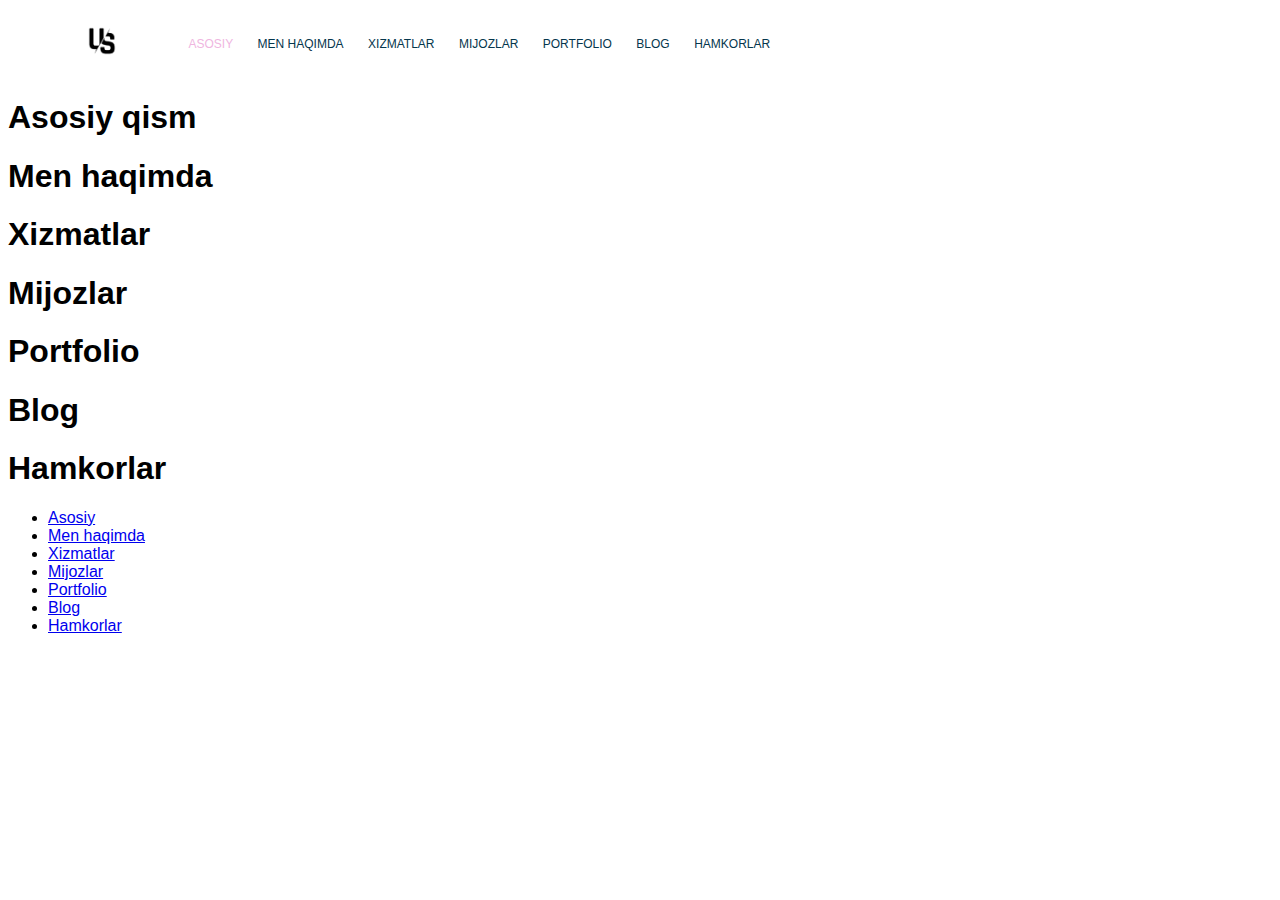
==== index.html @ 8d787b39 "style navigation, add logo" ====
<!DOCTYPE html>
<html lang="en">
<head>
  <meta charset="UTF-8">
  <meta http-equiv="X-UA-Compatible" content="IE=edge">
  <meta name="viewport" content="width=device-width, initial-scale=1.0">
  <title>Portfolio</title>
  <link rel="stylesheet" href="css/main.css">
</head>
<body>
  <!-- Header section -->
  <div class="container">
    <header class="main-header">
      <div class="main-header__brand">
        <a href="index.html">
          <img src="img/logo.png" alt="Logo">
        </a>
      </div>
      <nav class="main-navigation">
        <ul class="main-navigation__items">
          <li class="main-navigation__item active">
            <a href="#">Asosiy</a>
          </li>
          <li class="main-navigation__item">
            <a href="#">Men haqimda</a>
          </li>
          <li class="main-navigation__item">
            <a href="#">Xizmatlar</a>
          </li>
          <li class="main-navigation__item">
            <a href="#">Mijozlar</a>
          </li>
          <li class="main-navigation__item">
            <a href="#">Portfolio</a>
          </li>
          <li class="main-navigation__item">
            <a href="#">Blog</a>
          </li>
          <li class="main-navigation__item">
            <a href="#">Hamkorlar</a>
          </li>
        </ul>
      </nav>
    </header>
  </div>
  <!-- /Header section -->

  <!-- Main section -->
  <section id="main-section">
    <h1>Asosiy qism</h1>
  </section>
  <!-- /Main section -->

  <!-- About me section -->
  <section id="about-me">
    <h1>Men haqimda</h1>
  </section>
  <!-- /About me section -->

  <!-- Services section -->
  <section id="services">
    <h1>Xizmatlar</h1>
  </section>
  <!-- /Services section -->

  <!-- Clients section -->
  <section id="clients">
    <h1>Mijozlar</h1>
  </section>
  <!-- /Clients section -->

  <!-- Portfolio section -->
  <section id="portfolio">
    <h1>Portfolio</h1>
  </section>
  <!-- /Portfolio section -->

  <!-- Blog section -->
  <section id="blog">
    <h1>Blog</h1>
  </section>
  <!-- /Blog section -->

  <!-- Partners section -->
  <section id="partners">
    <h1>Hamkorlar</h1>
  </section>
  <!-- /Partners section -->

  <!-- Footer section -->
  <footer>
    <nav>
      <ul>
        <li>
          <a href="#">Asosiy</a>
        </li>
        <li>
          <a href="#">Men haqimda</a>
        </li>
        <li>
          <a href="#">Xizmatlar</a>
        </li>
        <li>
          <a href="#">Mijozlar</a>
        </li>
        <li>
          <a href="#">Portfolio</a>
        </li>
        <li>
          <a href="#">Blog</a>
        </li>
        <li>
          <a href="#">Hamkorlar</a>
        </li>
      </ul>
    </nav>
  </footer>
  <!-- /Footer section -->
</body>
</html>
---- css/main.css ----
body{
  font-family: sans-serif;
}

.container{
  width: 1140px;
  margin: 0 auto;
}

.main-header__brand{
  display: inline-block;
  vertical-align: middle;
}

.main-header__brand img{
  width: 64px;
}

.main-navigation{
  display: inline-block;
  vertical-align: middle;
}

.main-navigation__item{
  display: inline-block;
  padding: 10px;
}

.main-navigation__item a{
  color: #05364d;
  text-decoration: none;
  text-transform: uppercase;
  font-size: 12px;
  font-weight: 500;
}

.main-navigation__item a:hover{
  color: #efb6df;
}

.main-navigation__item.active a{
  color: #efb6df;
}
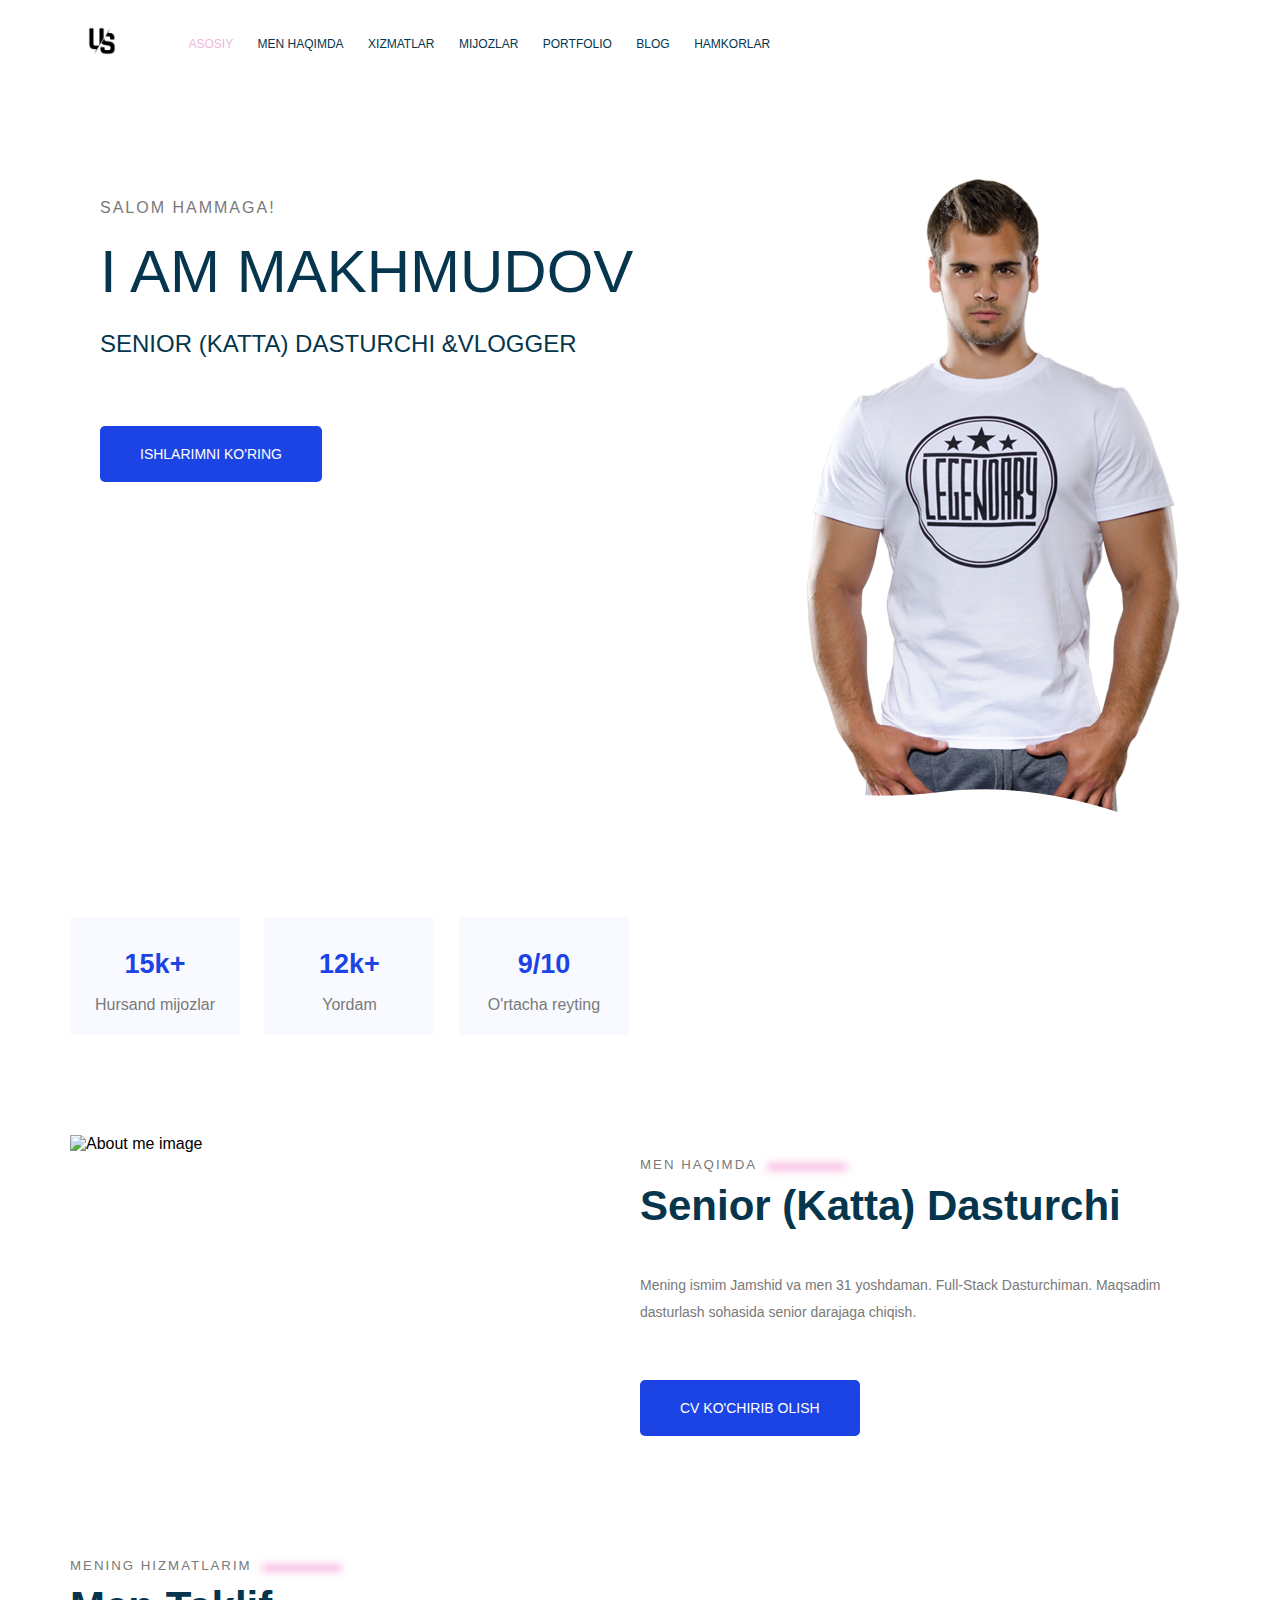
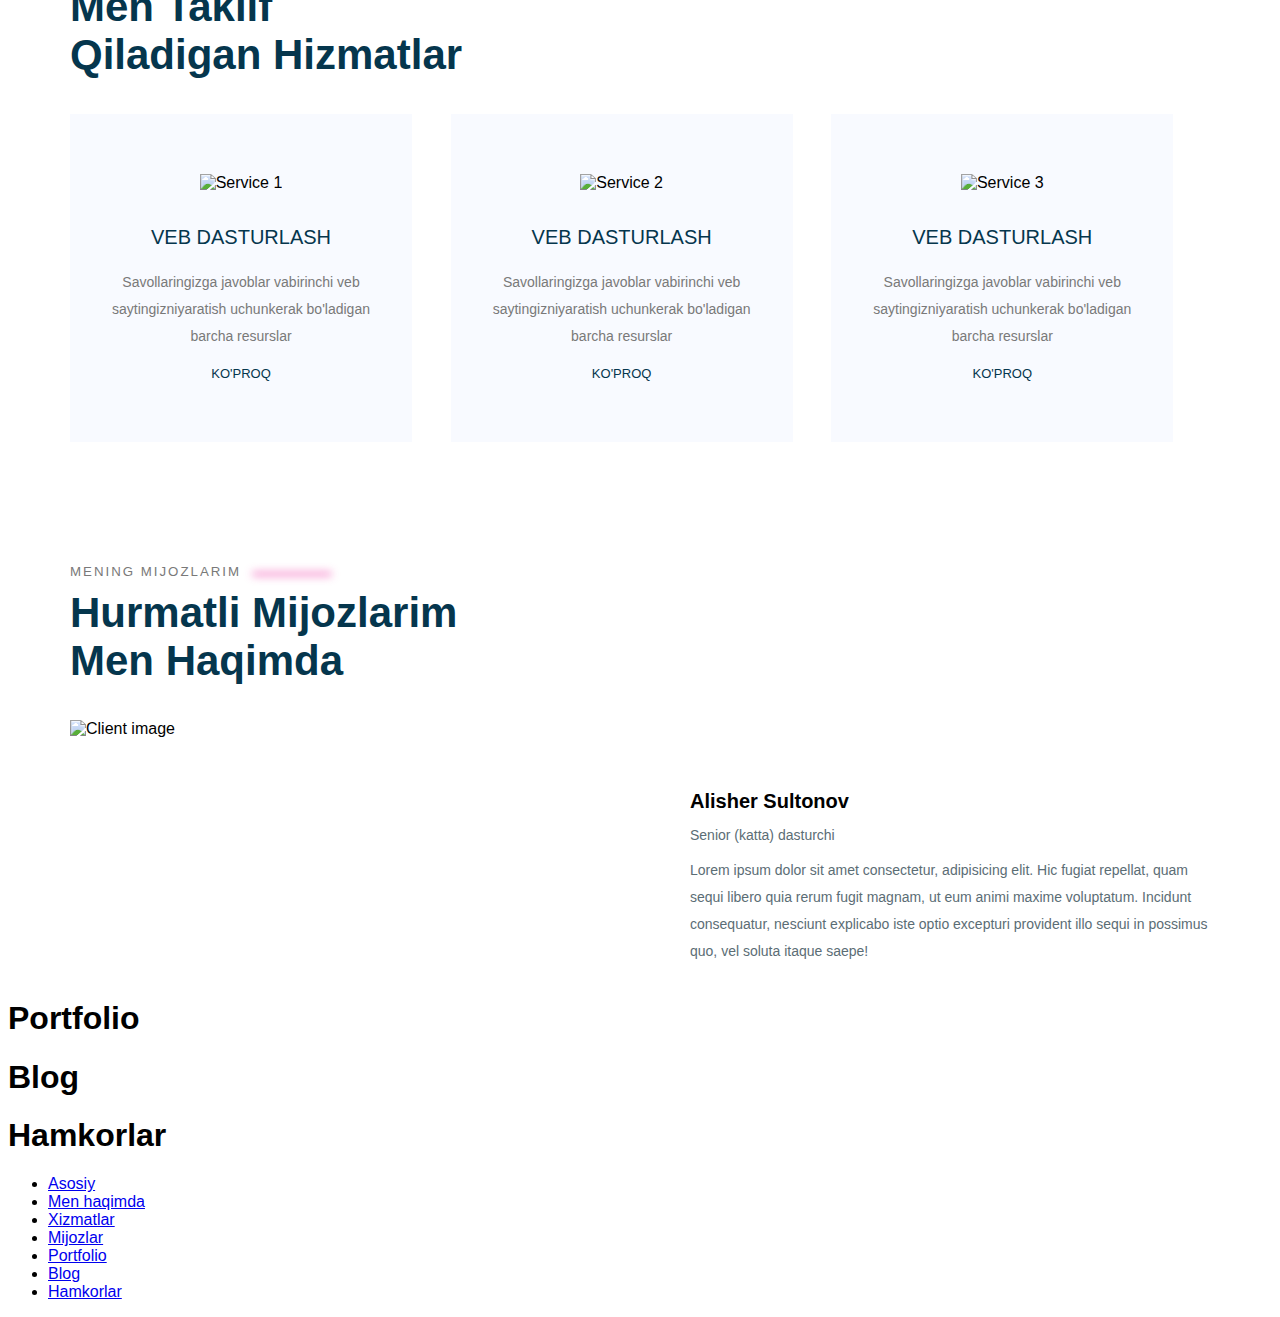
==== commit 9100432f: "Add styles sections About-me Services and clients" ====
--- a/index.html
+++ b/index.html
@@ -5,6 +5,7 @@
   <meta http-equiv="X-UA-Compatible" content="IE=edge">
   <meta name="viewport" content="width=device-width, initial-scale=1.0">
   <title>Portfolio</title>
+  <link rel="stylesheet" href="https://cdnjs.cloudflare.com/ajax/libs/font-awesome/6.0.0-beta3/css/all.min.css" integrity="sha512-Fo3rlrZj/k7ujTnHg4CGR2D7kSs0v4LLanw2qksYuRlEzO+tcaEPQogQ0KaoGN26/zrn20ImR1DfuLWnOo7aBA==" crossorigin="anonymous" referrerpolicy="no-referrer" />
   <link rel="stylesheet" href="css/main.css">
 </head>
 <body>
@@ -46,27 +47,186 @@
   <!-- /Header section -->
 
   <!-- Main section -->
-  <section id="main-section">
-    <h1>Asosiy qism</h1>
-  </section>
+  <div class="container">
+    <section id="main-section" class="main-section">
+      <div class="main-section__info to-uppercase">
+        <h4 class="main-section__welcome to-uppercase">Salom hammaga!</h4>
+        <h1 class="main-section__introduction to-uppercase">I am Makhmudov</h1>
+        <h3 class="main-section__position to-uppercase">Senior (katta) dasturchi &Vlogger</h3>
+        <div class="main-section__social-networks">
+          <a href="https://t.me/jamshidartschool" target="_blank">
+            <i class="fab fa-telegram"></i>
+          </a>
+          <a href="https://www.youtube.com/channel/UCuobVIELFAFpLQzPVuImg9w" target="_blank">
+            <i class="fab fa-youtube"></i>
+          </a>
+          <a href="https://instagram.com/jamshid_shukhratovich" target="_blank">
+            <i class="fab fa-instagram"></i>
+          </a>
+        </div>
+        <button type="button" class="button main-section__action to-uppercase">
+          Ishlarimni ko'ring
+        </button>
+      </div>
+      <div class="main-section__image">
+        <img src="img/me.png" alt="My image">
+      </div>
+    </section>
+    <div class="clearfix"></div>
+  </div>
   <!-- /Main section -->
 
+  <!-- Statistics -->
+  <div class="container">
+    <section id="statistics" class="statistics">
+      <div class="statistics__item">
+        <h3 class="statistics__number">
+          15k+
+        </h3>
+        <p class="statistics__title">
+          Hursand mijozlar
+        </p>
+      </div>
+      <div class="statistics__item">
+        <h3 class="statistics__number">
+          12k+
+        </h3>
+        <p class="statistics__title">
+          Yordam
+        </p>
+      </div>
+      <div class="statistics__item">
+        <h3 class="statistics__number">
+          9/10
+        </h3>
+        <p class="statistics__title">
+          O'rtacha reyting
+        </p>
+      </div>
+    </section>
+  </div>
+  <!-- /Statistics -->
+
   <!-- About me section -->
-  <section id="about-me">
-    <h1>Men haqimda</h1>
-  </section>
+  <div class="container">
+    <section id="about-me" class="about-me">
+      <div class="about-me__image">
+        <img src="img/about-me.png" alt="About me image">
+      </div>
+      <div class="about-me__info">
+        <h5 class="section-subtitle">
+          Men haqimda
+          <span class="blur-line"></span>
+        </h5>
+        <h3 class="section-title">
+          Senior (katta) dasturchi
+        </h3>
+        <p class="about-me__description">
+          Mening ismim Jamshid va men 31 yoshdaman. Full-Stack Dasturchiman. Maqsadim dasturlash sohasida senior darajaga chiqish.
+        </p>
+        <button type="button" class="button to-uppercase about-me__action">
+          CV ko'chirib olish
+        </button>
+      </div>
+    </section>
+    <div class="clearfix"></div>
+  </div>
   <!-- /About me section -->
 
   <!-- Services section -->
-  <section id="services">
-    <h1>Xizmatlar</h1>
-  </section>
+  <div class="container">
+    <section id="services" class="services">
+      <h5 class="section-subtitle">
+        Mening hizmatlarim
+        <span class="blur-line"></span>
+      </h5>
+      <h2 class="section-title">
+        Men taklif <br>
+        qiladigan hizmatlar
+      </h2>
+      <div class="services__cards">
+        <div class="service-card">
+          <img src="img/service-1.png" alt="Service 1" class="service-card__icon">
+          <h5 class="service-card__title">
+            Veb dasturlash
+          </h5>
+          <p class="service-card__description">
+            Savollaringizga javoblar vabirinchi veb saytingizniyaratish uchunkerak bo'ladigan barcha resurslar
+          </p>
+          <a href="#" class="service-card__link">
+            Ko'proq
+          </a>
+        </div>
+
+        <div class="service-card">
+          <img src="img/service-2.png" alt="Service 2" class="service-card__icon">
+          <h5 class="service-card__title">
+            Veb dasturlash
+          </h5>
+          <p class="service-card__description">
+            Savollaringizga javoblar vabirinchi veb saytingizniyaratish uchunkerak bo'ladigan barcha resurslar
+          </p>
+          <a href="#" class="service-card__link">
+            Ko'proq
+          </a>
+        </div>
+
+        <div class="service-card">
+          <img src="img/service-3.png" alt="Service 3" class="service-card__icon">
+          <h5 class="service-card__title">
+            Veb dasturlash
+          </h5>
+          <p class="service-card__description">
+            Savollaringizga javoblar vabirinchi veb saytingizniyaratish uchunkerak bo'ladigan barcha resurslar
+          </p>
+          <a href="#" class="service-card__link">
+            Ko'proq
+          </a>
+        </div>
+      </div>
+    </section>
+  </div>
   <!-- /Services section -->
 
   <!-- Clients section -->
-  <section id="clients">
-    <h1>Mijozlar</h1>
-  </section>
+  <div class="container">
+    <section id="clients" class="clients">
+      <h5 class="section-subtitle">
+        Mening mijozlarim
+        <span class="blur-line"></span>
+      </h5>
+      <h2 class="section-title">
+        Hurmatli mijozlarim <br>
+        men haqimda
+      </h2>
+      <div class="client-items">
+        <div class="client-item">
+          <div class="client-item__image">
+            <img src="img/about-me.png" alt="Client image">
+          </div>
+          <div class="client-item__info">
+            <h3 class="client-item__name">
+              Alisher Sultonov
+            </h3>
+            <p class="client-item__position">
+              Senior (katta) dasturchi
+            </p>
+            <p class="client-item__review">
+              Lorem ipsum dolor sit amet consectetur, adipisicing elit. Hic fugiat repellat, quam sequi libero quia rerum fugit magnam, ut eum animi maxime voluptatum. Incidunt consequatur, nesciunt explicabo iste optio excepturi provident illo sequi in possimus quo, vel soluta itaque saepe!
+            </p>
+            <div class="client-item__rate">
+              <i class="fas fa-star"></i>
+              <i class="fas fa-star"></i>
+              <i class="fas fa-star"></i>
+              <i class="fas fa-star"></i>
+              <i class="fas fa-star"></i>
+            </div>
+          </div>
+        </div>
+      </div>
+    </section>
+    <div class="clearfix"></div>
+  </div>
   <!-- /Clients section -->
 
   <!-- Portfolio section -->
--- a/css/main.css
+++ b/css/main.css
@@ -1,3 +1,4 @@
+/* Core styles */
 body{
   font-family: sans-serif;
 }
@@ -7,6 +8,54 @@
   margin: 0 auto;
 }
 
+.to-uppercase{
+  text-transform: uppercase;
+}
+
+.clearfix{
+  clear: both;
+}
+
+
+.section-subtitle{
+  letter-spacing: 2px;
+  font-weight: 500;
+  margin-bottom: 10px;
+  color: #797979;
+  text-transform: uppercase;
+}
+
+.section-title{
+  margin-top: 5px;
+  font-size: 42px;
+  font-weight: 700;
+  text-transform: capitalize;
+  color: #05364D;
+}
+
+.button{
+  border: none;
+  background-color: #1C44E4;
+  color: #FFF;
+  font-weight: 500;
+  font-size: 14px;
+  padding: 20px 40px;
+  cursor: pointer;
+  border-radius: 5px;
+}
+
+.blur-line{
+  display: inline-block;
+  margin-left: 5px;
+  width: 80px;
+  height: 4px;
+  background-color: rgba(237, 35, 159, 0.6);
+  filter: blur(4px);
+  border-radius: 4px;
+}
+
+/* Main header styles */
+
 .main-header__brand{
   display: inline-block;
   vertical-align: middle;
@@ -40,4 +89,199 @@
 
 .main-navigation__item.active a{
   color: #efb6df;
-}+}
+
+/* Main section */
+
+.main-section{
+  padding: 100px 30px;
+}
+
+.main-section > div{
+  width: 50%;
+  float: left;
+}
+
+.main-section__image{
+  text-align: right;
+}
+
+.main-section__welcome{
+  font-size: 16px;
+  font-weight: 400;
+  margin-bottom: 20px;
+  letter-spacing: 2px;
+  color: #797979;
+}
+
+.main-section__introduction{
+  margin-top: 20px;
+  font-size: 60px;
+  font-weight: 500;
+  margin-bottom: 20px;
+  color: #05364E;
+}
+
+.main-section__position{
+  color: #05364E;
+  font-size: 24px;
+  font-weight: 300;
+  margin-bottom: 20px;
+}
+
+.main-section__social-networks a{
+  color: #8FA1AA;
+  font-size: 20px;
+  display: inline-block;
+  margin-right: 16px;
+  cursor: pointer;
+}
+
+.main-section__social-networks a:hover i{
+  color: #1C44E4;
+}
+
+.main-section__action{
+  margin-top: 30px;
+}
+
+/* Statistics section */
+.statistics{
+  padding-top: 100px;
+}
+
+.statistics__item{
+  display: inline-block;
+  width: 150px;
+  background-color: #F8FAFF;
+  text-align: center;
+  padding: 5px 10px;
+  margin-right: 20px;
+}
+
+.statistics__number{
+  font-size: 27px;
+  margin-bottom: 5px;
+  color: #1C44E4;
+}
+
+.statistics__title{
+  font-size: 16px;
+  color: #797979;
+  font-weight: 300;
+}
+
+/* About me section */
+.about-me{
+  padding: 100px 0;
+}
+
+.about-me > div {
+  width: 50%;
+  float: left;
+}
+
+.about-me__image img{
+  width: 90%;
+}
+
+.about-me__description{
+  font-size: 14px;
+  font-weight: 300;
+  color: #797979;
+  line-height: 27px;
+}
+
+.about-me__action{
+  margin-top: 40px;
+}
+
+/* Services sections styles */
+.services{
+  padding-top: 100px;
+}
+
+.service-card{
+  display: inline-block;
+  width: 30%;
+  padding: 60px 30px;
+  background-color: #F8FAFF;
+  margin-right: 3%;
+  text-align: center;
+  box-sizing: border-box;
+}
+
+.service-card__title{
+  color: #05364D;
+  font-size: 20px;
+  font-weight: 500;
+  margin-bottom: 20px;
+  text-transform: uppercase;
+}
+
+.service-card__description{
+  font-size: 14px;
+  line-height: 27px;
+  font-weight: 300;
+  color: #797979;
+}
+
+.service-card__link{
+  font-size: 13px;
+  font-weight: 500;
+  text-transform: uppercase;
+  color: #05364D;
+  text-decoration: none;
+}
+
+.service-card:hover{
+  background-color: #5f30ff;
+}
+
+.service-card:hover .service-card__title,
+.service-card:hover .service-card__description,
+.service-card:hover .service-card__link{
+  color: #FFF;
+}
+
+/* Clients section styles */
+.clients{
+  padding-top: 100px;
+}
+
+.client-item > div{
+  width: 50%;
+  float: left;
+  box-sizing: border-box;
+}
+
+.client-item__image img{
+  width: 100%;
+}
+
+.client-item__info{
+  padding-top: 50px;
+  padding-left: 50px;
+}
+
+.client-item__name{
+  font-size: 20px;
+  margin-bottom: 4px;
+}
+
+.client-item__position{
+  font-size: 14px;
+  font-weight: 300;
+  color: #5b6d75;
+}
+
+.client-item__review{
+  font-size: 14px;
+  line-height: 27px;
+  font-weight: 300;
+  color: #5b6d75;;
+}
+
+.client-item__rate{
+  color: #FFD805;
+}
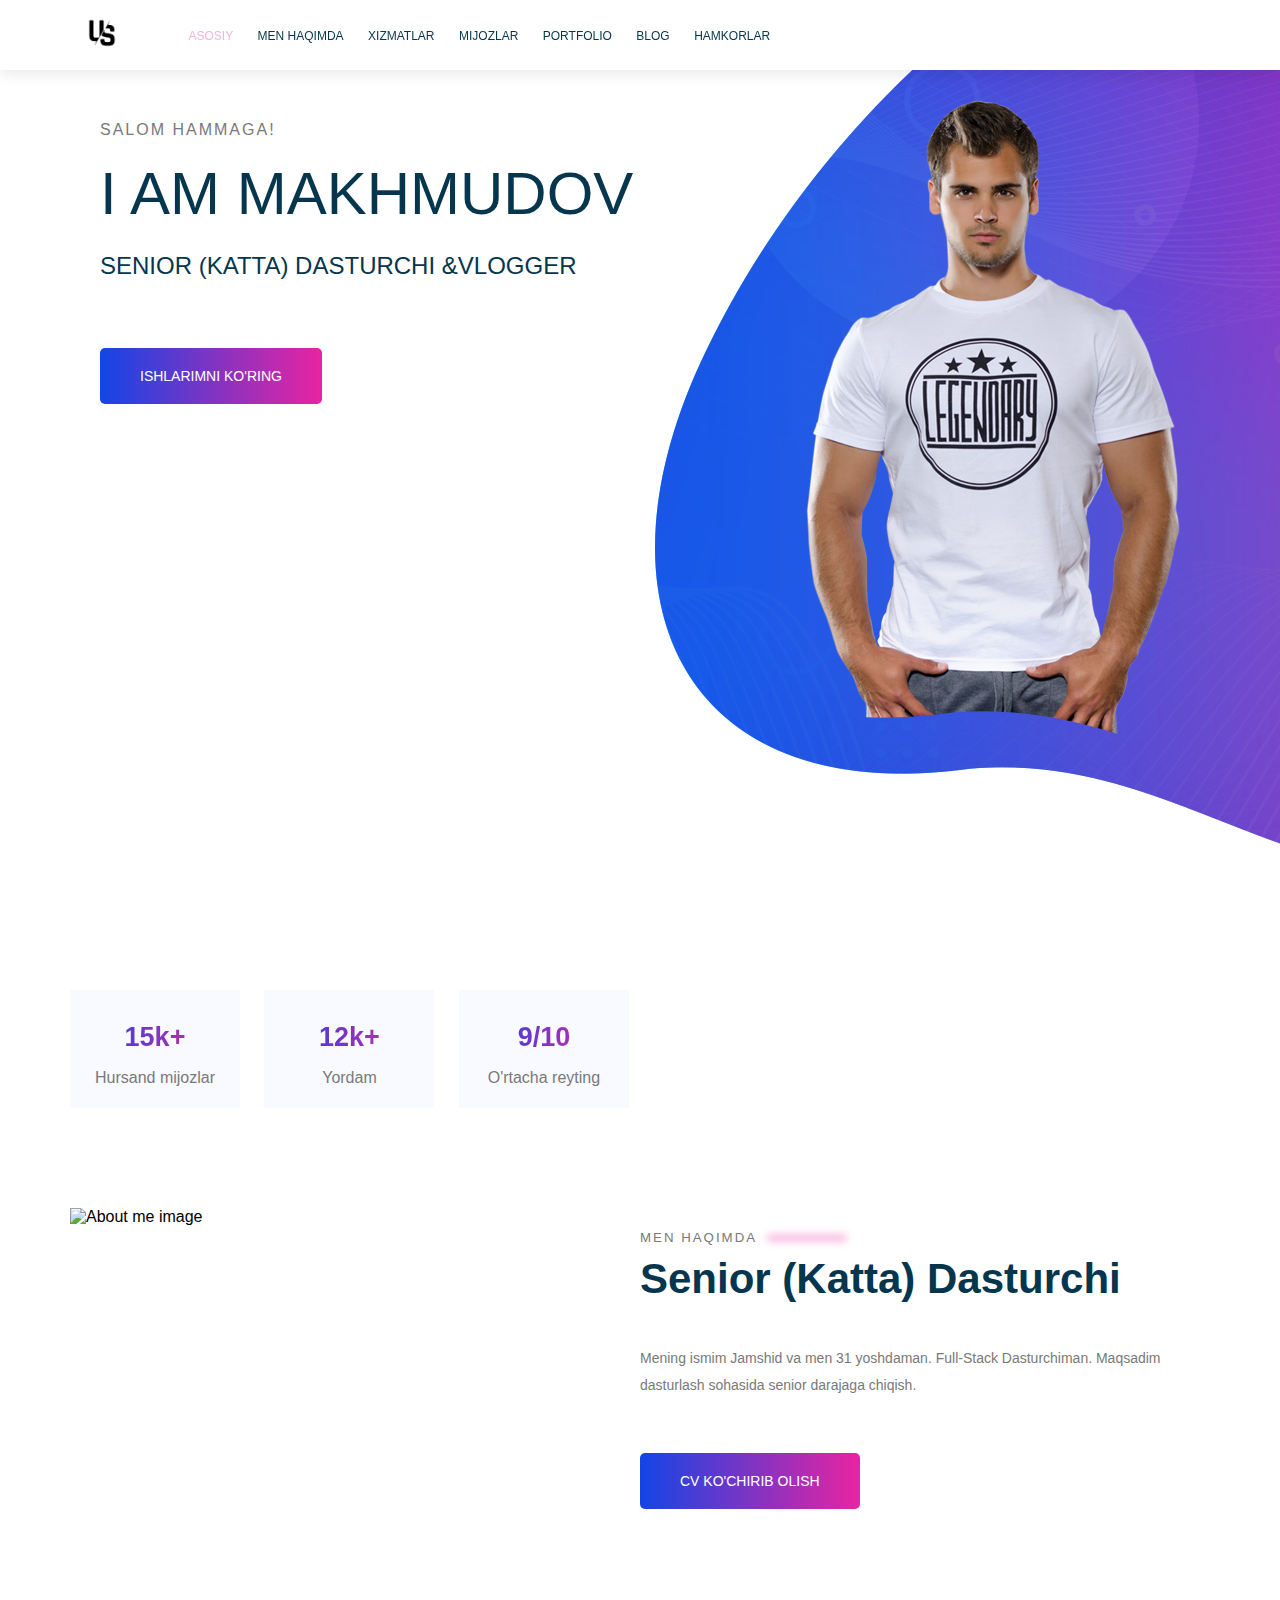
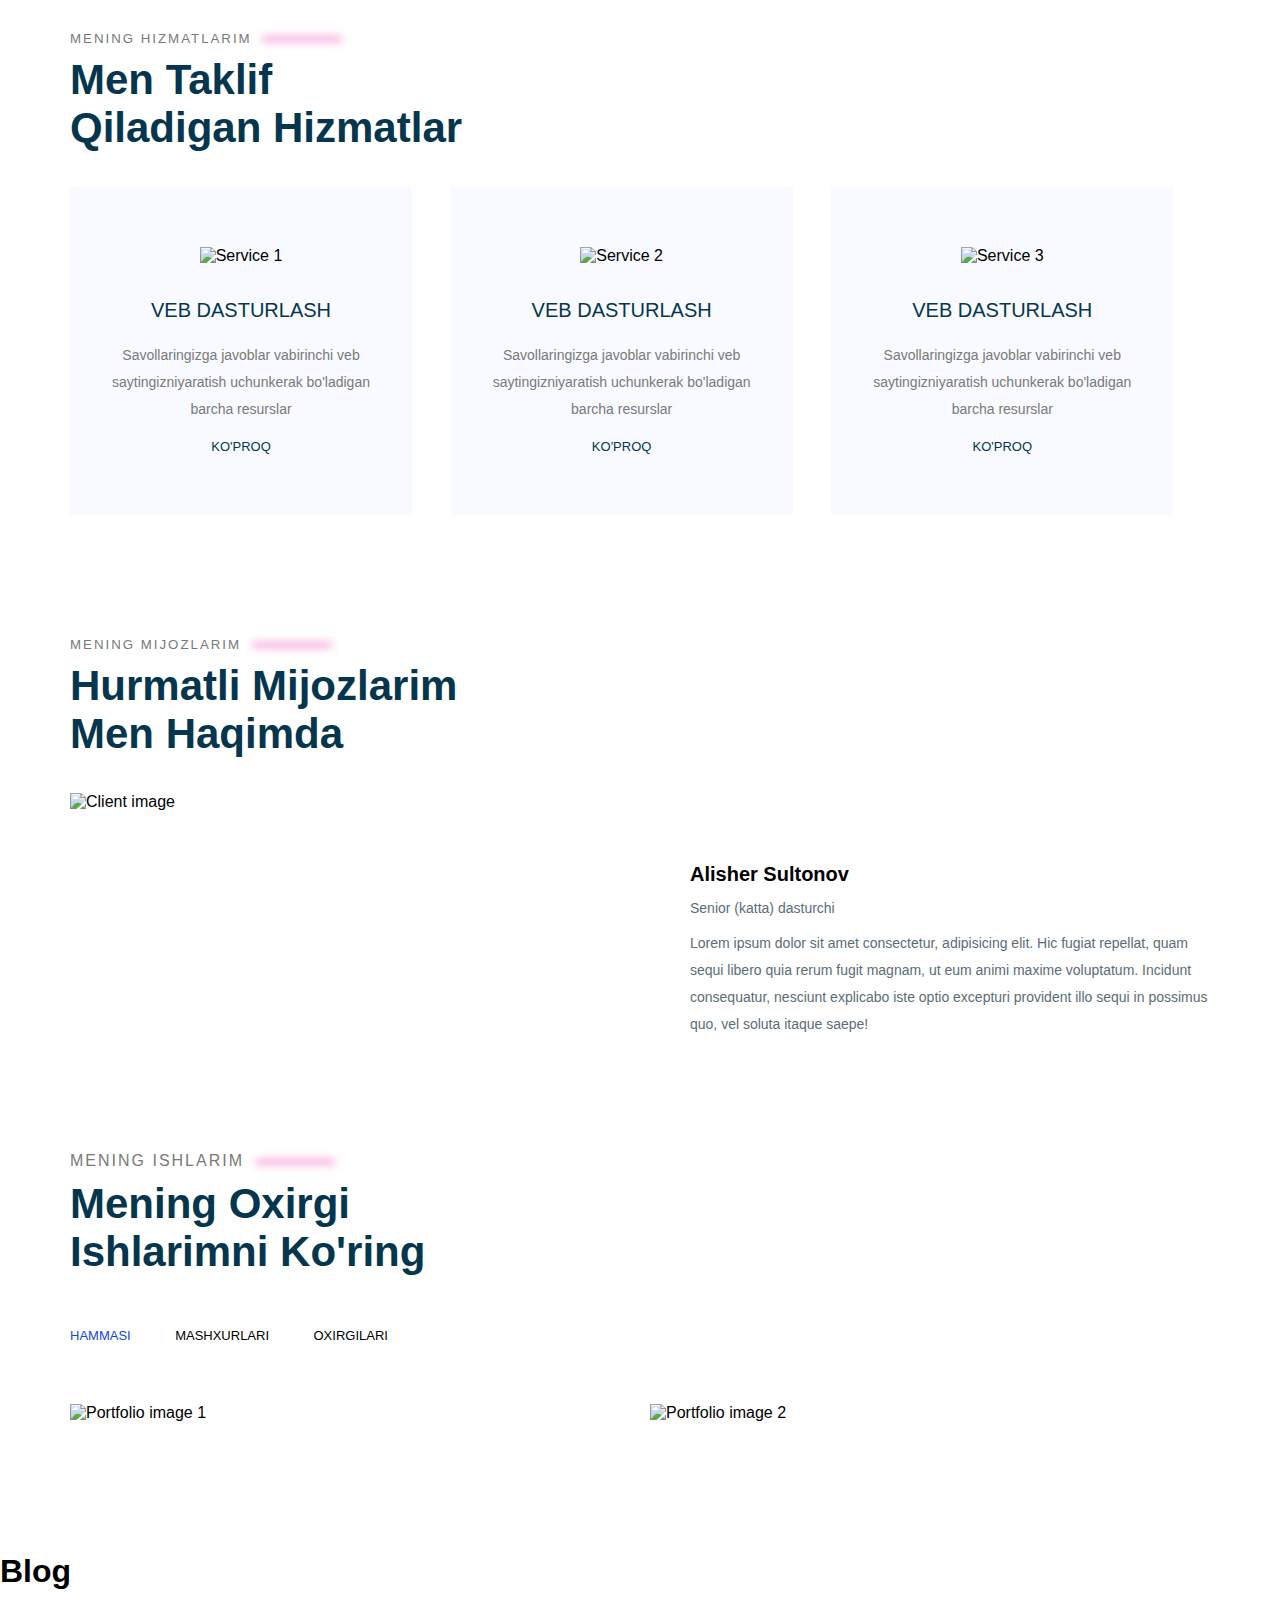
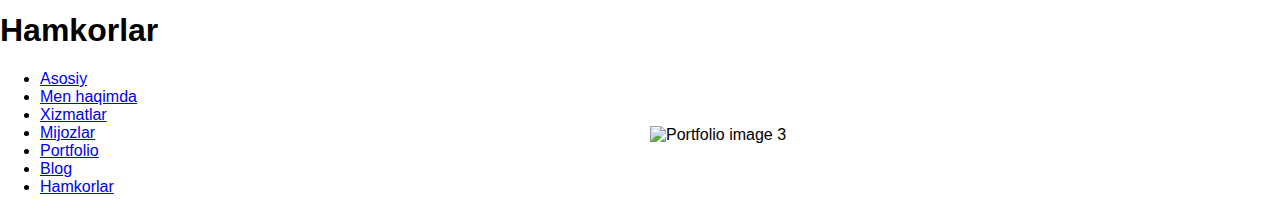
==== commit 3dc8a174: "Add new images and add button styles" ====
--- a/index.html
+++ b/index.html
@@ -10,8 +10,8 @@
 </head>
 <body>
   <!-- Header section -->
-  <div class="container">
-    <header class="main-header">
+  <header class="main-header">
+    <div class="container">
       <div class="main-header__brand">
         <a href="index.html">
           <img src="img/logo.png" alt="Logo">
@@ -42,37 +42,39 @@
           </li>
         </ul>
       </nav>
-    </header>
-  </div>
+    </div>
+  </header>
   <!-- /Header section -->
 
   <!-- Main section -->
-  <div class="container">
-    <section id="main-section" class="main-section">
-      <div class="main-section__info to-uppercase">
-        <h4 class="main-section__welcome to-uppercase">Salom hammaga!</h4>
-        <h1 class="main-section__introduction to-uppercase">I am Makhmudov</h1>
-        <h3 class="main-section__position to-uppercase">Senior (katta) dasturchi &Vlogger</h3>
-        <div class="main-section__social-networks">
-          <a href="https://t.me/jamshidartschool" target="_blank">
-            <i class="fab fa-telegram"></i>
-          </a>
-          <a href="https://www.youtube.com/channel/UCuobVIELFAFpLQzPVuImg9w" target="_blank">
-            <i class="fab fa-youtube"></i>
-          </a>
-          <a href="https://instagram.com/jamshid_shukhratovich" target="_blank">
-            <i class="fab fa-instagram"></i>
-          </a>
-        </div>
-        <button type="button" class="button main-section__action to-uppercase">
-          Ishlarimni ko'ring
-        </button>
-      </div>
-      <div class="main-section__image">
-        <img src="img/me.png" alt="My image">
-      </div>
-    </section>
-    <div class="clearfix"></div>
+  <div class="main-banner">
+    <div class="container">
+      <section id="main-section" class="main-section">
+        <div class="main-section__info to-uppercase">
+          <h4 class="main-section__welcome to-uppercase">Salom hammaga!</h4>
+          <h1 class="main-section__introduction to-uppercase">I am Makhmudov</h1>
+          <h3 class="main-section__position to-uppercase">Senior (katta) dasturchi &Vlogger</h3>
+          <div class="main-section__social-networks">
+            <a href="https://t.me/jamshidartschool" target="_blank">
+              <i class="fab fa-telegram"></i>
+            </a>
+            <a href="https://www.youtube.com/channel/UCuobVIELFAFpLQzPVuImg9w" target="_blank">
+              <i class="fab fa-youtube"></i>
+            </a>
+            <a href="https://instagram.com/jamshid_shukhratovich" target="_blank">
+              <i class="fab fa-instagram"></i>
+            </a>
+          </div>
+          <button type="button" class="button main-section__action to-uppercase">
+            Ishlarimni ko'ring
+          </button>
+        </div>
+        <div class="main-section__image">
+          <img src="img/me.png" alt="My image">
+        </div>
+      </section>
+      <div class="clearfix"></div>
+    </div>
   </div>
   <!-- /Main section -->
 
@@ -230,9 +232,69 @@
   <!-- /Clients section -->
 
   <!-- Portfolio section -->
-  <section id="portfolio">
-    <h1>Portfolio</h1>
-  </section>
+  <div class="container">
+    <section id="portfolio" class="portfolio">
+      <div class="section-subtitle">
+        Mening ishlarim
+        <span class="blur-line"></span>
+      </div>
+      <div class="section-title">
+        Mening oxirgi <br>
+        ishlarimni ko'ring
+      </div>
+      <ul class="portfolio-filters">
+        <li class="active">
+          Hammasi
+        </li>
+        <li>
+          Mashxurlari
+        </li>
+        <li>
+          Oxirgilari
+        </li>
+      </ul>
+      <div class="portfolio-items">
+        <div class="portfolio-item portfolio-item-1">
+          <img src="img/portfolio-1.jpg" alt="Portfolio image 1" class="portfolio-item__image">
+          <div class="portfolio-item__overlay"></div>
+          <div class="portfolio-item__info">
+            <h4>
+              <a href="#">Portfolio item 1</a>
+            </h4>
+            <p>
+              Ishim haqida
+            </p>
+          </div>
+        </div>
+
+        <div class="portfolio-item portfolio-item-2">
+          <img src="img/portfolio-2.jpg" alt="Portfolio image 2" class="portfolio-item__image">
+          <div class="portfolio-item__overlay"></div>
+          <div class="portfolio-item__info">
+            <h4>
+              <a href="#">Portfolio item 2</a>
+            </h4>
+            <p>
+              Ishim haqida
+            </p>
+          </div>
+        </div>
+
+        <div class="portfolio-item portfolio-item-3">
+          <img src="img/portfolio-3.jpg" alt="Portfolio image 3" class="portfolio-item__image">
+          <div class="portfolio-item__overlay"></div>
+          <div class="portfolio-item__info">
+            <h4>
+              <a href="#">Portfolio item 3</a>
+            </h4>
+            <p>
+              Ishim haqida
+            </p>
+          </div>
+        </div>
+      </div>
+    </section>
+  </div>
   <!-- /Portfolio section -->
 
   <!-- Blog section -->
--- a/css/main.css
+++ b/css/main.css
@@ -1,6 +1,7 @@
 /* Core styles */
 body{
   font-family: sans-serif;
+  margin: 0;
 }
 
 .container{
@@ -15,7 +16,6 @@
 .clearfix{
   clear: both;
 }
-
 
 .section-subtitle{
   letter-spacing: 2px;
@@ -35,13 +35,19 @@
 
 .button{
   border: none;
-  background-color: #1C44E4;
+  background: linear-gradient(to right, #1345e6 0%, #ed239f 51%, #1345e6 100%);
+  background-size: 200% auto;
   color: #FFF;
   font-weight: 500;
   font-size: 14px;
   padding: 20px 40px;
   cursor: pointer;
   border-radius: 5px;
+  transition: 0.5s;
+}
+
+.button:hover{
+  background-position: right center;
 }
 
 .blur-line{
@@ -52,6 +58,8 @@
   background-color: rgba(237, 35, 159, 0.6);
   filter: blur(4px);
   border-radius: 4px;
+  position: relative;
+  top: -2px;
 }
 
 /* Main header styles */
@@ -92,6 +100,23 @@
 }
 
 /* Main section */
+
+.main-banner{
+  background: url('../img/main-banner.png') no-repeat top center;
+  background-position: center;
+  background-size: cover;
+  min-height: 890px;
+}
+
+.main-header{
+  position: fixed;
+  top: 0;
+  left: 0;
+  width: 100%;
+  background-color: #fff;
+  box-shadow: 0px 3px 16px 0px rgb(0 0 0 / 10%);
+  z-index: 10;
+}
 
 .main-section{
   padding: 100px 30px;
@@ -163,6 +188,9 @@
   font-size: 27px;
   margin-bottom: 5px;
   color: #1C44E4;
+  background: linear-gradient(90deg, #1345e6 0%, #ed239f 100%);
+  -webkit-background-clip: text;
+  -webkit-text-fill-color: transparent;
 }
 
 .statistics__title{
@@ -285,3 +313,102 @@
 .client-item__rate{
   color: #FFD805;
 }
+
+/* Portfolio section styles */
+
+.portfolio{
+  padding: 100px 0;
+}
+
+.portfolio-filters{
+  list-style: none;
+  padding-left: 0;
+  margin-top: 50px;
+}
+
+.portfolio-filters li{
+  display: inline-block;
+  margin-right: 40px;
+  font-size: 13px;
+  font-weight: 400;
+  text-transform: uppercase;
+  cursor: pointer;
+}
+
+.portfolio-filters li:hover,
+.portfolio-filters li.active {
+  color: #1345e6;
+}
+
+.portfolio-items{
+  margin-top: 50px;
+  position: relative;
+}
+
+.portfolio-item{
+  position: relative;
+  display: inline-block;
+  cursor: pointer;
+  width: 50%;
+  padding: 10px;
+  box-sizing: border-box;
+}
+
+.portfolio-item-1{
+  padding-left: 0;
+}
+
+.portfolio-item-2{
+  position: absolute;
+  right: 0;
+  top: 0;
+}
+
+.portfolio-item-3{
+  position: absolute;
+  right: 0;
+  top: 322px;
+}
+
+.portfolio-item__image{
+  width: 100%;
+
+}
+
+.portfolio-item__overlay{
+  position: absolute;
+  left: 0;
+  top: 0;
+  height: 100%;
+  width: 100%;
+  background-color: rgba(19,69,230,0.9);
+  visibility: hidden;
+  z-index: 1;
+}
+
+.portfolio-item__info{
+  position: absolute;
+  bottom: 44px;
+  left: 80px;
+  color: #ffffff;
+  visibility: hidden;
+  /* opacity: 0; */
+  z-index: 1;
+}
+
+.portfolio-item__info a{
+  color: white;
+  text-decoration: none;
+}
+
+.portfolio-item:hover .portfolio-item__overlay {
+  top: 20px;
+  left: 20px;
+  visibility: visible;
+}
+
+.portfolio-item:hover .portfolio-item__info{
+  visibility: visible;
+  bottom: 24px;
+  left: 60px;
+}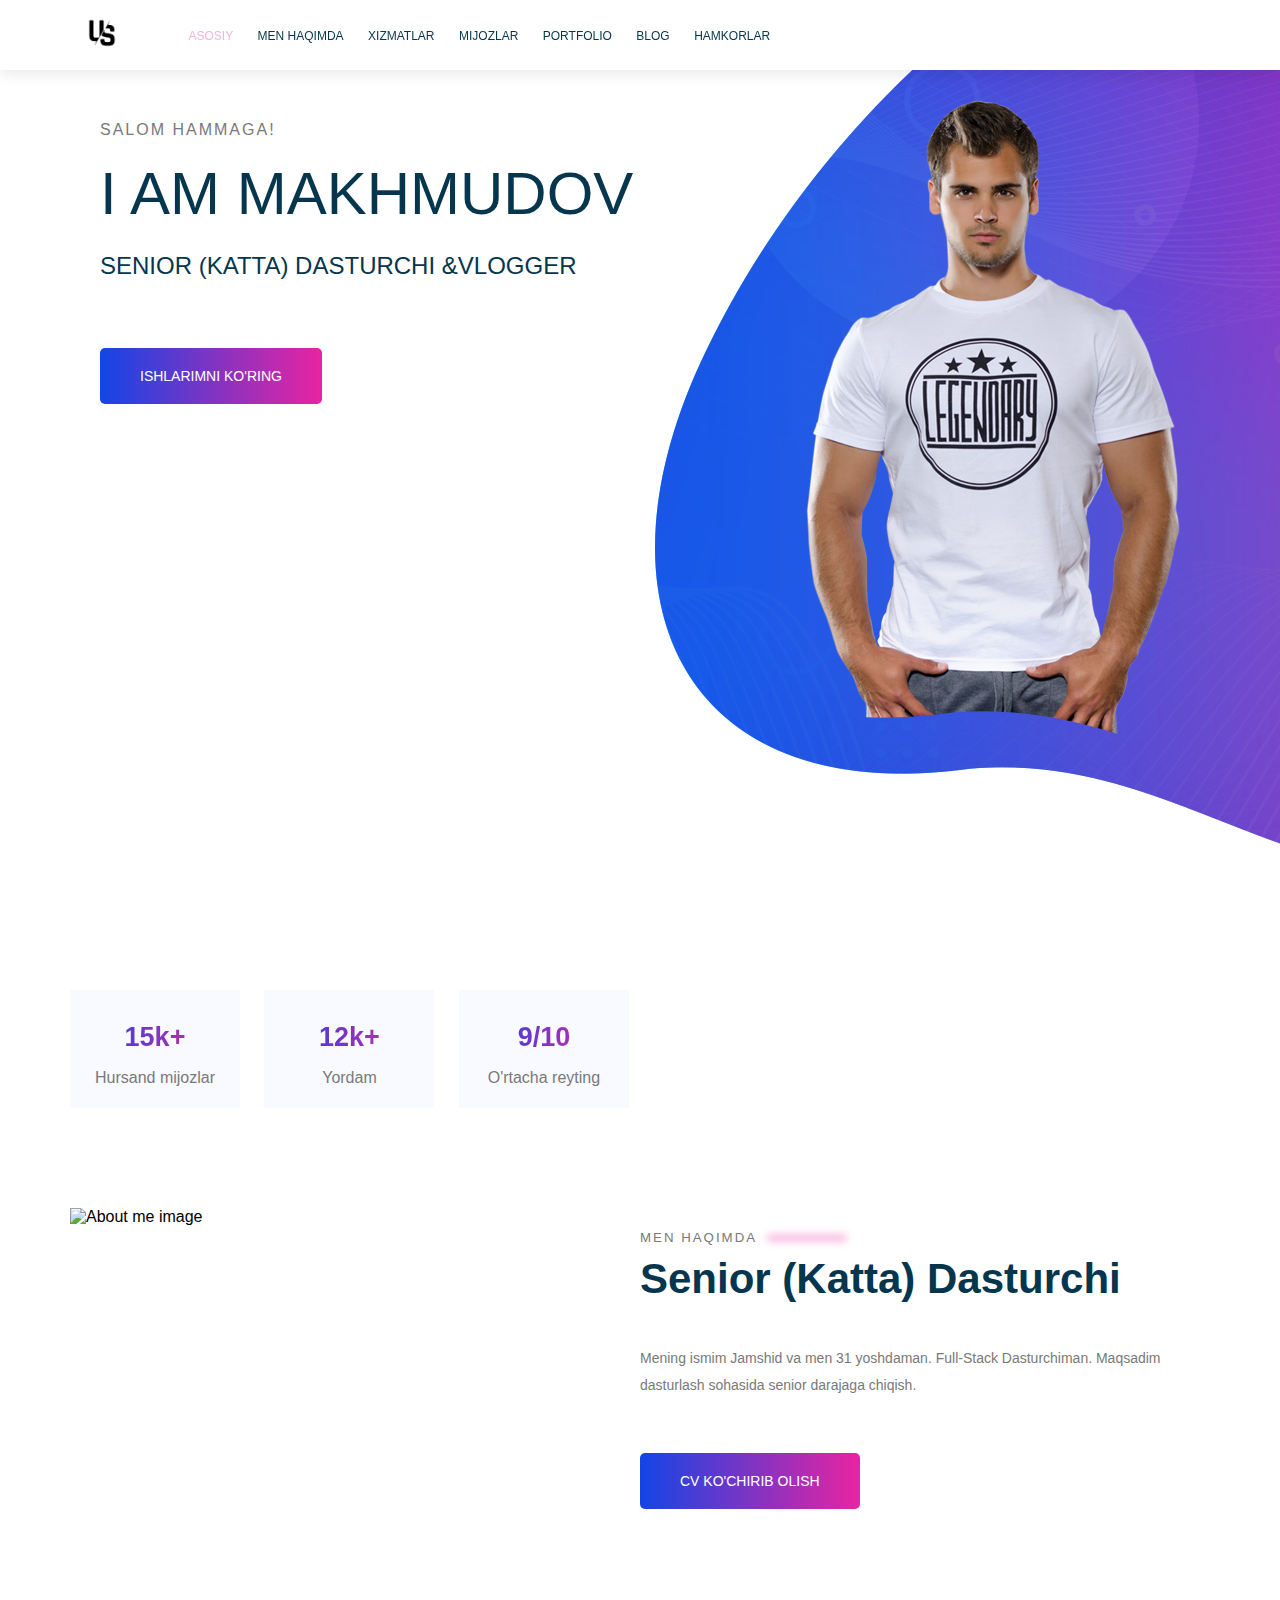
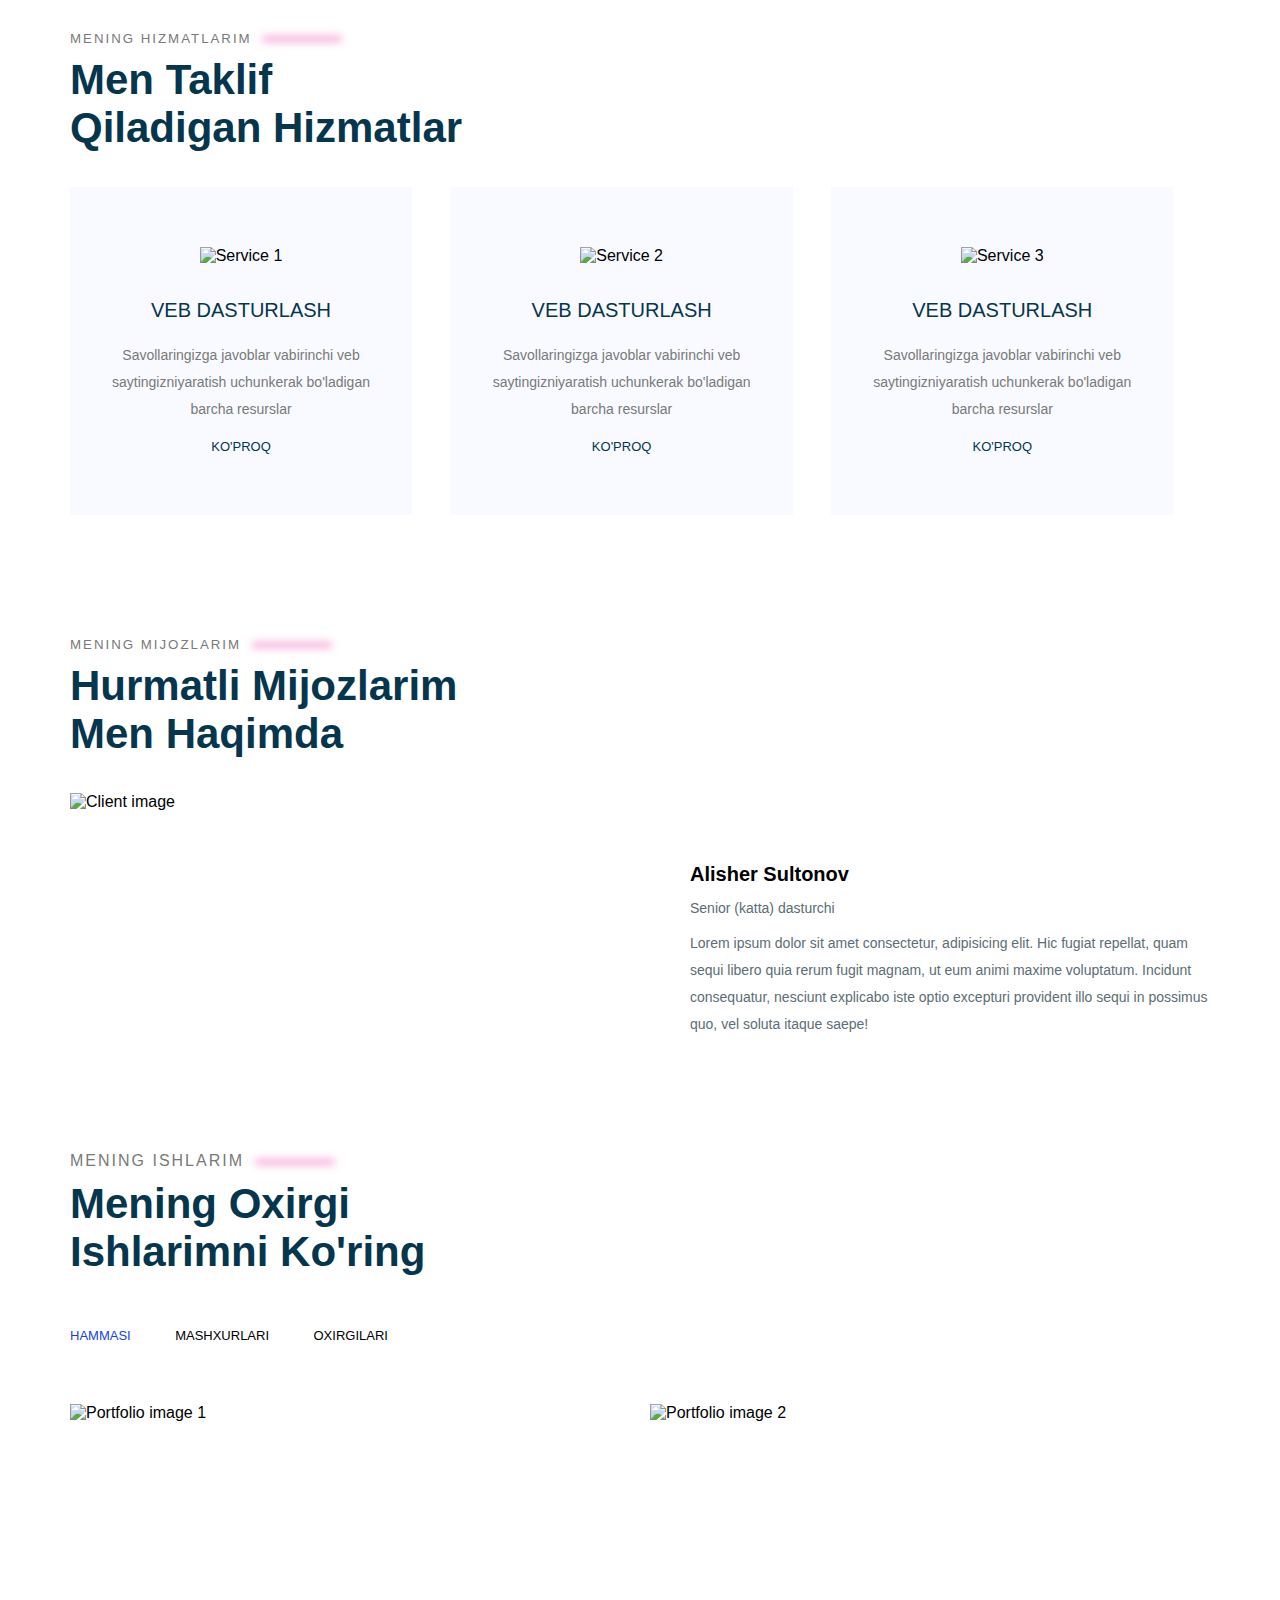
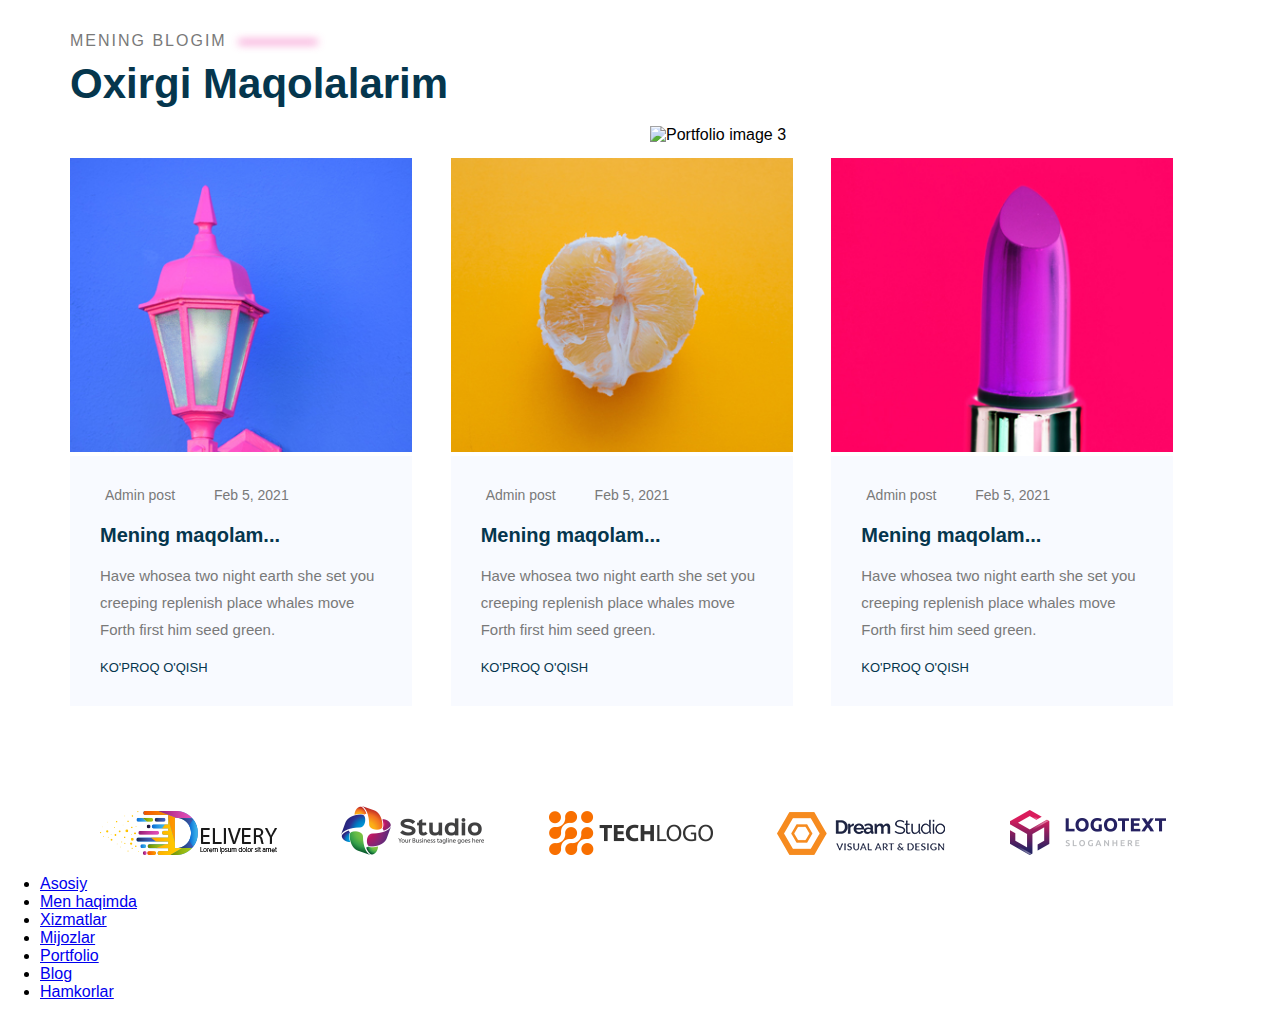
==== commit 50c17871: "Add blog section and partners section and their styles" ====
--- a/index.html
+++ b/index.html
@@ -298,15 +298,121 @@
   <!-- /Portfolio section -->
 
   <!-- Blog section -->
-  <section id="blog">
-    <h1>Blog</h1>
-  </section>
+  <div class="container">
+    <section id="blog" class="blog">
+      <div class="section-subtitle">
+        Mening blogim
+        <span class="blur-line"></span>
+        </div>
+      <div class="section-title">
+        Oxirgi maqolalarim
+      </div>
+      <div class="blog-items">
+        <div class="blog-item">
+          <div class="blog-item__image">
+            <img src="img/blog-1.jpg" alt="Blog 1 image">
+          </div>
+          <div class="blog-item__info">
+            <div class="blog-item__main-info">
+              <span class="blog-item__author">
+                <i class="fa fa-user"></i>
+                Admin post
+              </span>
+              <span class="blog-item__date">
+                <i class="fa fa-calendar"></i>
+                Feb 5, 2021
+              </span>
+            </div>
+            <h5 class="blog-item__title">
+              Mening maqolam...
+            </h5>
+            <p class="blog-item__description">
+              Have whosea two night earth she set you creeping replenish place whales move Forth first him seed green.
+            </p>
+            <a href="#" class="blog-item__learn-more">
+              Ko'proq o'qish
+            </a>
+          </div>
+        </div>
+
+        <div class="blog-item">
+          <div class="blog-item__image">
+            <img src="img/blog-2.jpg" alt="Blog 2 image">
+          </div>
+          <div class="blog-item__info">
+            <div class="blog-item__main-info">
+              <span class="blog-item__author">
+                <i class="fa fa-user"></i>
+                Admin post
+              </span>
+              <span class="blog-item__date">
+                <i class="fa fa-calendar"></i>
+                Feb 5, 2021
+              </span>
+            </div>
+            <h5 class="blog-item__title">
+              Mening maqolam...
+            </h5>
+            <p class="blog-item__description">
+              Have whosea two night earth she set you creeping replenish place whales move Forth first him seed green.
+            </p>
+            <a href="#" class="blog-item__learn-more">
+              Ko'proq o'qish
+            </a>
+          </div>
+        </div>
+
+        <div class="blog-item">
+          <div class="blog-item__image">
+            <img src="img/blog-3.jpg" alt="Blog 3 image">
+          </div>
+          <div class="blog-item__info">
+            <div class="blog-item__main-info">
+              <span class="blog-item__author">
+                <i class="fa fa-user"></i>
+                Admin post
+              </span>
+              <span class="blog-item__date">
+                <i class="fa fa-calendar"></i>
+                Feb 5, 2021
+              </span>
+            </div>
+            <h5 class="blog-item__title">
+              Mening maqolam...
+            </h5>
+            <p class="blog-item__description">
+              Have whosea two night earth she set you creeping replenish place whales move Forth first him seed green.
+            </p>
+            <a href="#" class="blog-item__learn-more">
+              Ko'proq o'qish
+            </a>
+          </div>
+        </div>
+      </div>
+    </section>
+  </div>
   <!-- /Blog section -->
 
   <!-- Partners section -->
-  <section id="partners">
-    <h1>Hamkorlar</h1>
-  </section>
+  <div class="container">
+    <section id="partners" class="partners">
+      <div class="partner">
+        <img src="img/partner-1.png" alt="Partner 1">
+      </div>
+      <div class="partner">
+        <img src="img/partner-2.png" alt="Partner 2">
+      </div>
+      <div class="partner">
+        <img src="img/partner-3.png" alt="Partner 3">
+      </div>
+      <div class="partner">
+        <img src="img/partner-4.png" alt="Partner 4">
+      </div>
+      <div class="partner">
+        <img src="img/partner-5.png" alt="Partner 5">
+      </div>
+    </section>
+  </div>
   <!-- /Partners section -->
 
   <!-- Footer section -->
--- a/css/main.css
+++ b/css/main.css
@@ -411,4 +411,87 @@
   visibility: visible;
   bottom: 24px;
   left: 60px;
+}
+
+/*  Blog section styles */
+
+.blog{
+  padding-top: 100px;
+}
+
+.blog-items{
+  margin-top: 50px;
+}
+
+.blog-item{
+  display: inline-block;
+  width: 30%;
+  margin-right: 3%;
+  box-sizing: border-box;
+}
+
+.blog-item:hover{
+  box-shadow: 0px 10px 20px rgb(5 54 77 / 10%);
+}
+
+.blog-item:hover .blog-item__info{
+  background-color: #fff;
+}
+
+.blog-item__image img{
+  width: 100%;
+}
+
+.blog-item__info{
+  background-color: #F8FAFF;
+  padding: 30px;
+  color: #797979;
+}
+
+.blog-item__main-info span{
+  font-size: 14px;
+  margin-right: 30px;
+  font-weight: lighter;
+}
+
+.blog-item__info i{
+  margin-right: 5px;
+}
+
+.blog-item__title{
+  font-size: 20px;
+  margin-top: 20px;
+  margin-bottom: 15px;
+  color: #05364d;
+  font-weight: 700;
+}
+
+.blog-item__description{
+  line-height: 27px;
+  font-weight: lighter;
+  font-size: 15px;
+}
+
+.blog-item__learn-more{
+  font-size: 13px;
+  font-weight: 500;
+  text-transform: uppercase;
+  color: #05364d;
+  cursor: pointer;
+  text-decoration: none;
+}
+
+.blog-item__learn-more:hover{
+  color: #ed239f;
+}
+
+/* Partners section styles */
+
+.partners{
+  padding-top: 100px;
+}
+
+.partner{
+  display: inline-block;
+  padding: 0 30px;
 }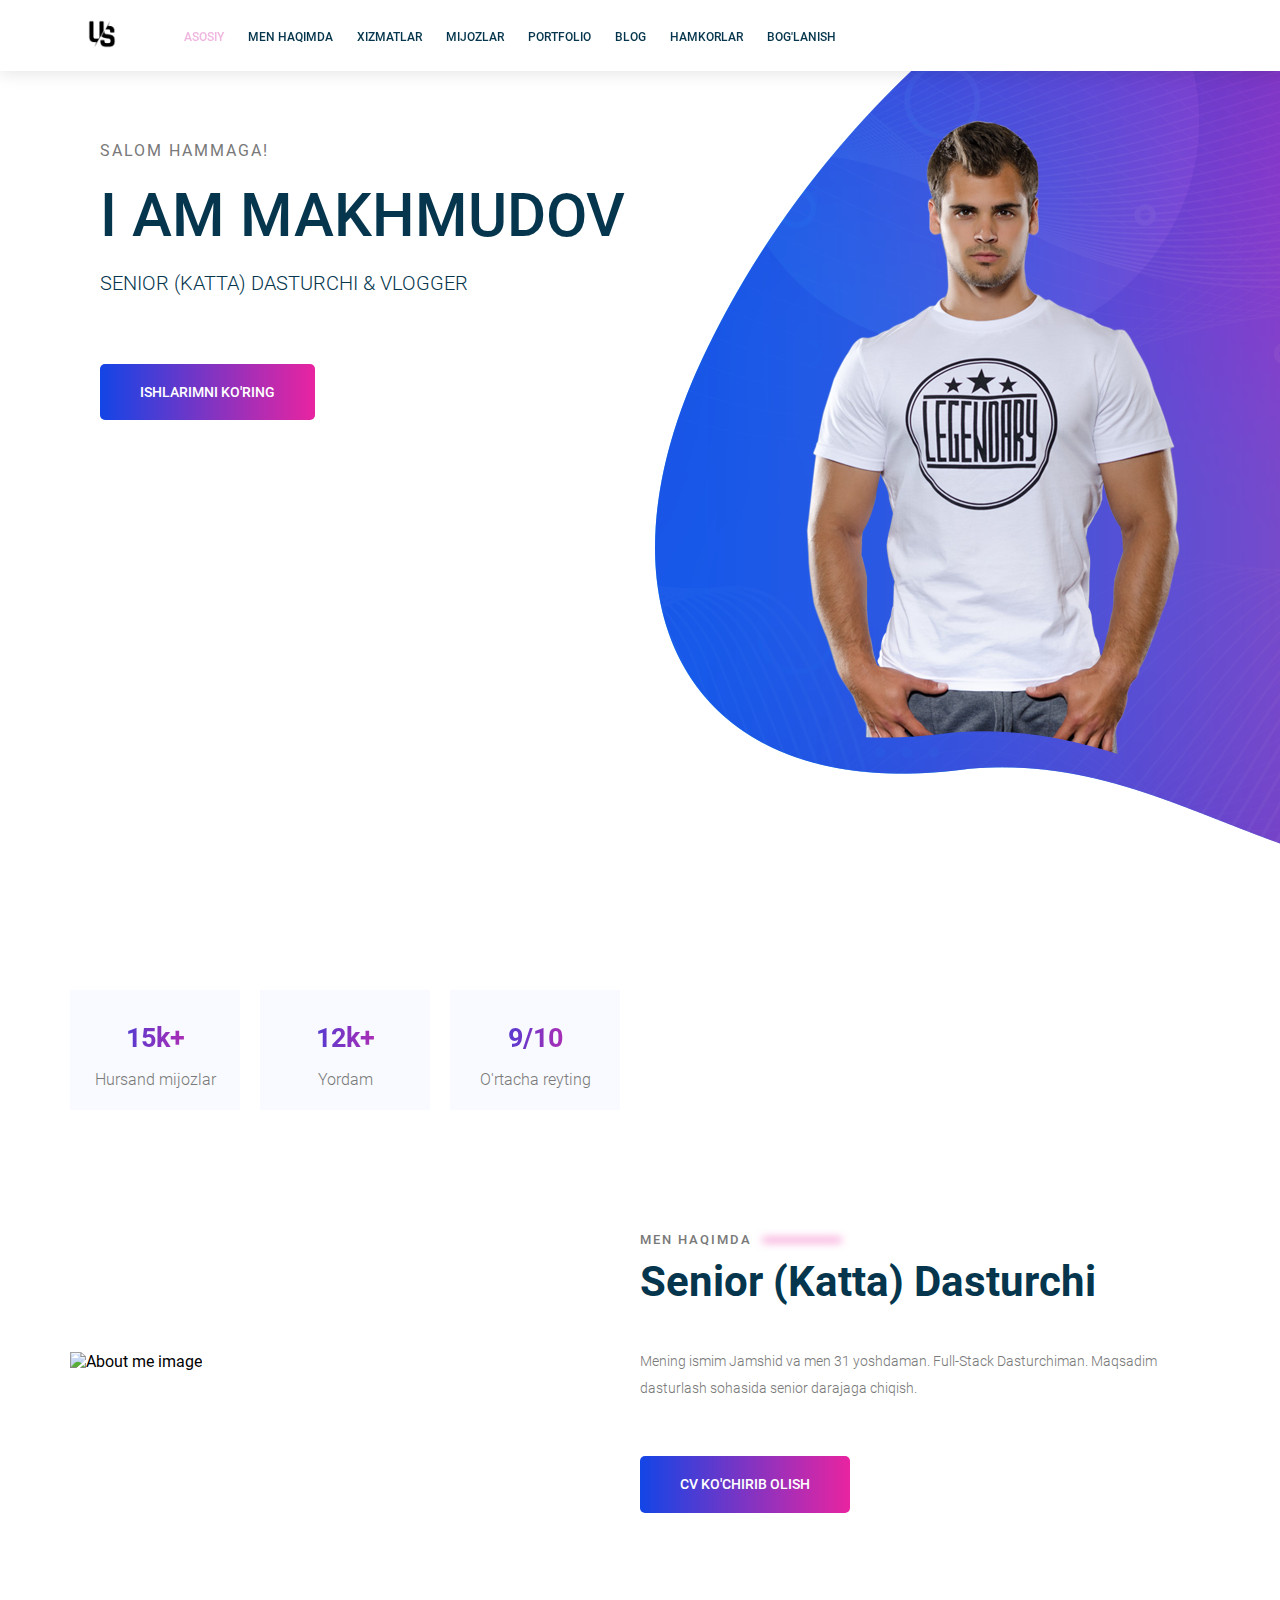
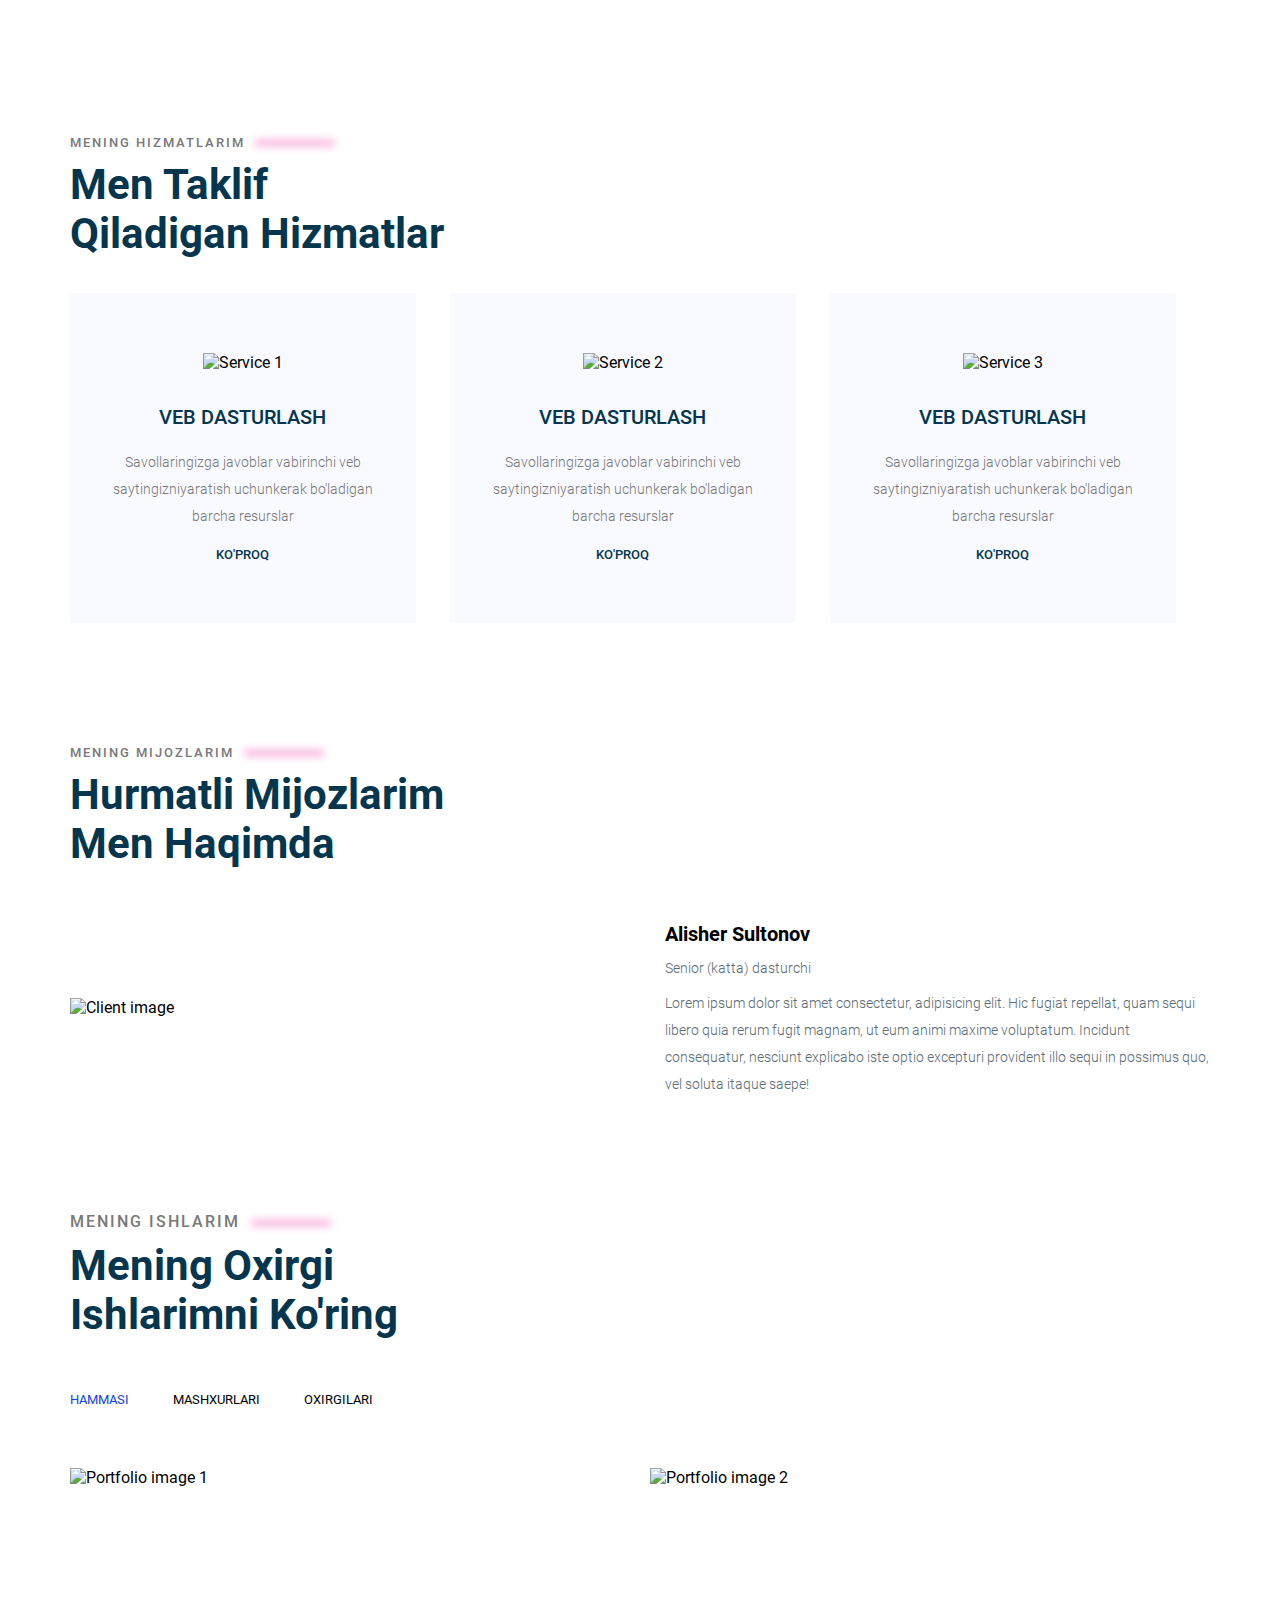
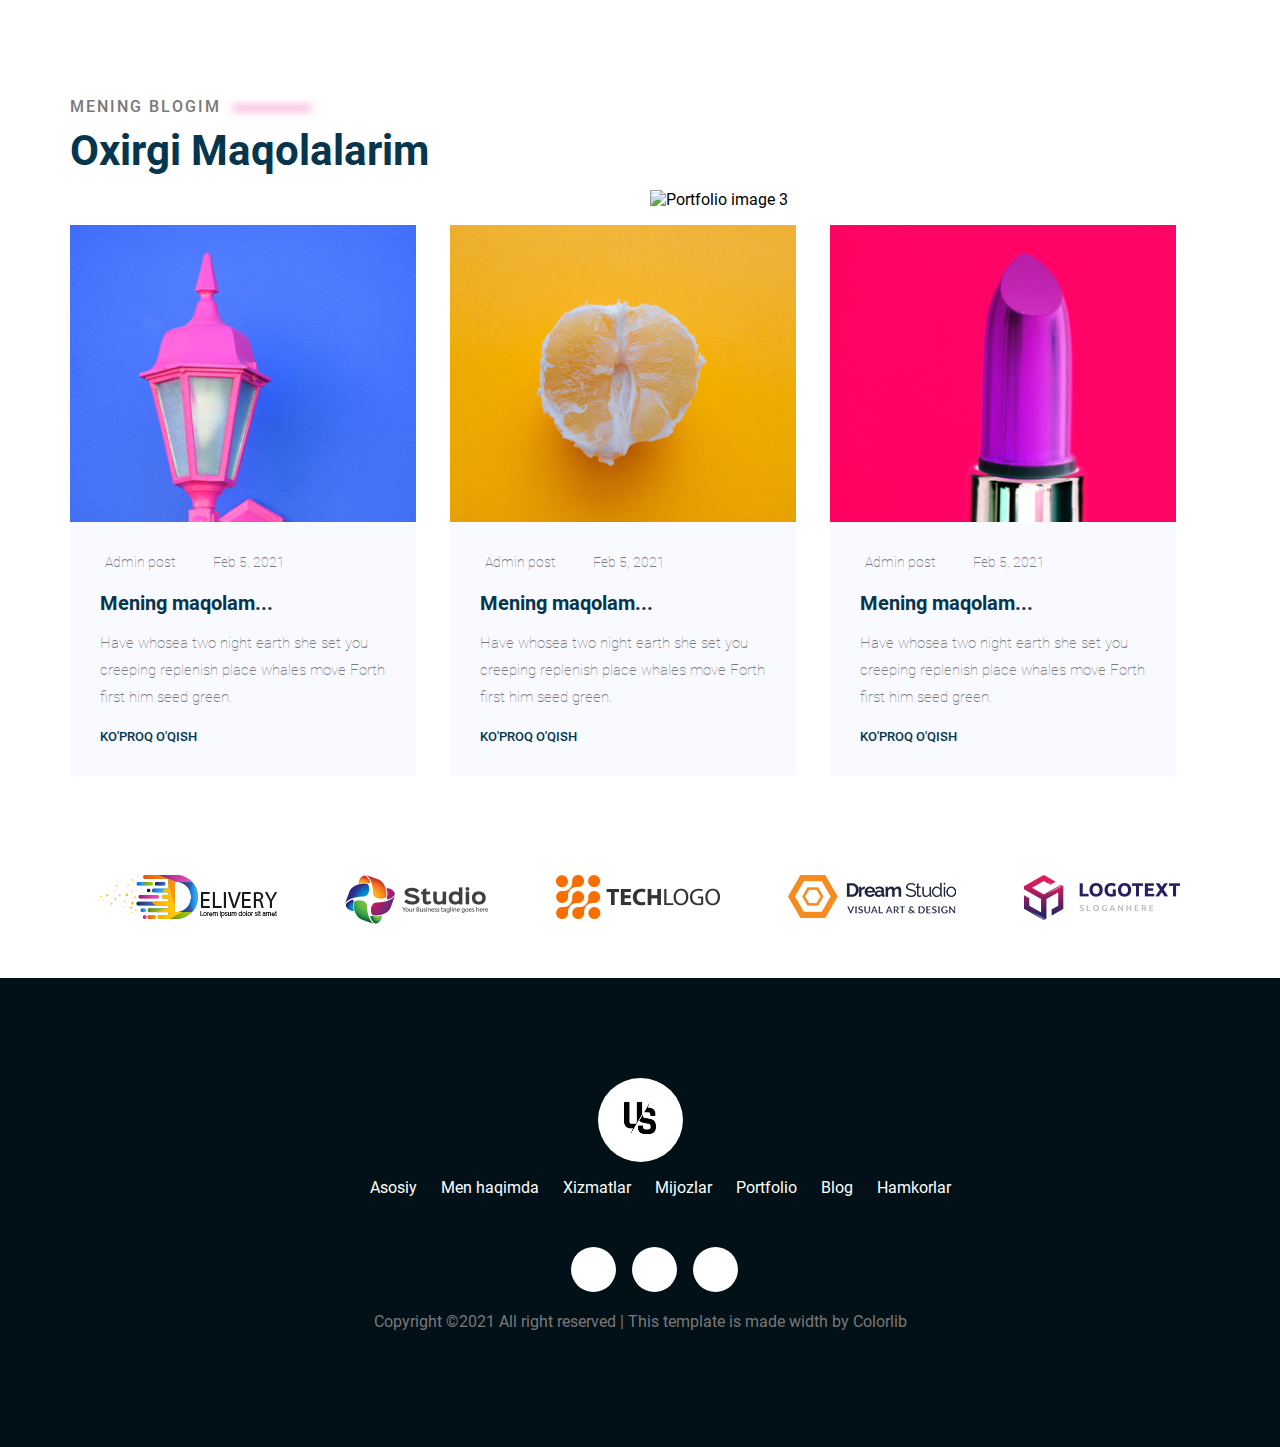
==== commit d640917d: "add new styles" ====
--- a/index.html
+++ b/index.html
@@ -6,6 +6,7 @@
   <meta name="viewport" content="width=device-width, initial-scale=1.0">
   <title>Portfolio</title>
   <link rel="stylesheet" href="https://cdnjs.cloudflare.com/ajax/libs/font-awesome/6.0.0-beta3/css/all.min.css" integrity="sha512-Fo3rlrZj/k7ujTnHg4CGR2D7kSs0v4LLanw2qksYuRlEzO+tcaEPQogQ0KaoGN26/zrn20ImR1DfuLWnOo7aBA==" crossorigin="anonymous" referrerpolicy="no-referrer" />
+  <link rel="stylesheet" href="css/shared.css">
   <link rel="stylesheet" href="css/main.css">
 </head>
 <body>
@@ -20,25 +21,28 @@
       <nav class="main-navigation">
         <ul class="main-navigation__items">
           <li class="main-navigation__item active">
-            <a href="#">Asosiy</a>
-          </li>
-          <li class="main-navigation__item">
-            <a href="#">Men haqimda</a>
-          </li>
-          <li class="main-navigation__item">
-            <a href="#">Xizmatlar</a>
-          </li>
-          <li class="main-navigation__item">
-            <a href="#">Mijozlar</a>
-          </li>
-          <li class="main-navigation__item">
-            <a href="#">Portfolio</a>
-          </li>
-          <li class="main-navigation__item">
-            <a href="#">Blog</a>
-          </li>
-          <li class="main-navigation__item">
-            <a href="#">Hamkorlar</a>
+            <a href="#main-section">Asosiy</a>
+          </li>
+          <li class="main-navigation__item">
+            <a href="#about-me">Men haqimda</a>
+          </li>
+          <li class="main-navigation__item">
+            <a href="#services">Xizmatlar</a>
+          </li>
+          <li class="main-navigation__item">
+            <a href="#clients">Mijozlar</a>
+          </li>
+          <li class="main-navigation__item">
+            <a href="#portfolio">Portfolio</a>
+          </li>
+          <li class="main-navigation__item">
+            <a href="#blog">Blog</a>
+          </li>
+          <li class="main-navigation__item">
+            <a href="#partners">Hamkorlar</a>
+          </li>
+          <li class="main-navigation__item">
+            <a href="contact.html">Bog'lanish</a>
           </li>
         </ul>
       </nav>
@@ -53,7 +57,7 @@
         <div class="main-section__info to-uppercase">
           <h4 class="main-section__welcome to-uppercase">Salom hammaga!</h4>
           <h1 class="main-section__introduction to-uppercase">I am Makhmudov</h1>
-          <h3 class="main-section__position to-uppercase">Senior (katta) dasturchi &Vlogger</h3>
+          <h3 class="main-section__position to-uppercase">Senior (katta) dasturchi & Vlogger</h3>
           <div class="main-section__social-networks">
             <a href="https://t.me/jamshidartschool" target="_blank">
               <i class="fab fa-telegram"></i>
@@ -416,32 +420,57 @@
   <!-- /Partners section -->
 
   <!-- Footer section -->
-  <footer>
-    <nav>
-      <ul>
-        <li>
-          <a href="#">Asosiy</a>
-        </li>
-        <li>
-          <a href="#">Men haqimda</a>
-        </li>
-        <li>
-          <a href="#">Xizmatlar</a>
-        </li>
-        <li>
-          <a href="#">Mijozlar</a>
-        </li>
-        <li>
-          <a href="#">Portfolio</a>
-        </li>
-        <li>
-          <a href="#">Blog</a>
-        </li>
-        <li>
-          <a href="#">Hamkorlar</a>
+  <footer class="footer">
+    <div class="container">
+      <div class="footer__brand">
+        <img src="img/logo.png" alt="Logo">
+      </div>
+      <nav class="footer__navigation">
+        <ul class="footer__navigation-items">
+          <li class="footer__navigation-item">
+            <a href="#">Asosiy</a>
+          </li>
+          <li class="footer__navigation-item">
+            <a href="#">Men haqimda</a>
+          </li>
+          <li class="footer__navigation-item">
+            <a href="#">Xizmatlar</a>
+          </li>
+          <li class="footer__navigation-item">
+            <a href="#">Mijozlar</a>
+          </li>
+          <li class="footer__navigation-item">
+            <a href="#">Portfolio</a>
+          </li>
+          <li class="footer__navigation-item">
+            <a href="#">Blog</a>
+          </li>
+          <li class="footer__navigation-item">
+            <a href="#">Hamkorlar</a>
+          </li>
+        </ul>
+      </nav>
+      <ul class="footer__socials">
+        <li class="footer__social">
+          <a href="#">
+            <i class="fab fa-telegram"></i>
+          </a>
+        </li>
+        <li class="footer__social">
+          <a href="#">
+            <i class="fab fa-instagram"></i>
+          </a>
+        </li>
+        <li class="footer__social">
+          <a href="#">
+            <i class="fab fa-youtube"></i>
+          </a>
         </li>
       </ul>
-    </nav>
+      <p class="footer__text">
+        Copyright &copy;2021 All right reserved | This template is made width by Colorlib
+      </p>
+    </div>
   </footer>
   <!-- /Footer section -->
 </body>
--- a/css/shared.css
+++ b/css/shared.css
@@ -0,0 +1,355 @@
+/* Font families */
+@font-face {
+  font-family: 'Roboto';
+  src: url('../fonts/Roboto/Roboto-Black.eot');
+  src:url('../fonts/Roboto/Roboto-Black.eot?#iefix') format('embedded-opentype'),
+     url('../fonts/Roboto/Roboto-Black.woff2') format('woff2'),
+     url('../fonts/Roboto/Roboto-Black.woff') format('woff'),
+     url('../fonts/Roboto/Roboto-Black.ttf') format('truetype');
+  font-weight: 900;
+  font-style: normal;
+  font-display: swap;
+}
+
+@font-face {
+  font-family: 'Roboto';
+  src:url('../fonts/Roboto/Roboto-BlackItalic.eot');
+  src:url('../fonts/Roboto/Roboto-BlackItalic.eot?#iefix') format('embedded-opentype'),
+     url('../fonts/Roboto/Roboto-BlackItalic.woff2') format('woff2'),
+     url('../fonts/Roboto/Roboto-BlackItalic.woff') format('woff'),
+     url('../fonts/Roboto/Roboto-BlackItalic.ttf') format('truetype');
+  font-weight: 900;
+  font-style: italic;
+  font-display: swap;
+}
+
+@font-face {
+  font-family: 'Roboto';
+  src:url('../fonts/Roboto/Roboto-Bold.eot');
+  src:url('../fonts/Roboto/Roboto-Bold.eot?#iefix') format('embedded-opentype'),
+     url('../fonts/Roboto/Roboto-Bold.woff2') format('woff2'),
+     url('../fonts/Roboto/Roboto-Bold.woff') format('woff'),
+     url('../fonts/Roboto/Roboto-Bold.ttf') format('truetype');
+  font-weight: bold;
+  font-style: normal;
+  font-display: swap;
+}
+
+@font-face {
+  font-family: 'Roboto';
+  src:url('../fonts/Roboto/Roboto-BoldItalic.eot');
+  src:url('../fonts/Roboto/Roboto-BoldItalic.eot?#iefix') format('embedded-opentype'),
+     url('../fonts/Roboto/Roboto-BoldItalic.woff2') format('woff2'),
+     url('../fonts/Roboto/Roboto-BoldItalic.woff') format('woff'),
+     url('../fonts/Roboto/Roboto-BoldItalic.ttf') format('truetype');
+  font-weight: bold;
+  font-style: italic;
+  font-display: swap;
+}
+
+@font-face {
+  font-family: 'Roboto';
+  src:url('../fonts/Roboto/Roboto-Italic.eot');
+  src:url('../fonts/Roboto/Roboto-Italic.eot?#iefix') format('embedded-opentype'),
+     url('../fonts/Roboto/Roboto-Italic.woff2') format('woff2'),
+     url('../fonts/Roboto/Roboto-Italic.woff') format('woff'),
+     url('../fonts/Roboto/Roboto-Italic.ttf') format('truetype');
+  font-weight: normal;
+  font-style: italic;
+  font-display: swap;
+}
+
+@font-face {
+  font-family: 'Roboto';
+  src:url('../fonts/Roboto/Roboto-LightItalic.eot');
+  src:url('../fonts/Roboto/Roboto-LightItalic.eot?#iefix') format('embedded-opentype'),
+     url('../fonts/Roboto/Roboto-LightItalic.woff2') format('woff2'),
+     url('../fonts/Roboto/Roboto-LightItalic.woff') format('woff'),
+     url('../fonts/Roboto/Roboto-LightItalic.ttf') format('truetype');
+  font-weight: 300;
+  font-style: italic;
+  font-display: swap;
+}
+
+@font-face {
+  font-family: 'Roboto';
+  src:url('../fonts/Roboto/Roboto-Light.eot');
+  src:url('../fonts/Roboto/Roboto-Light.eot?#iefix') format('embedded-opentype'),
+     url('../fonts/Roboto/Roboto-Light.woff2') format('woff2'),
+     url('../fonts/Roboto/Roboto-Light.woff') format('woff'),
+     url('../fonts/Roboto/Roboto-Light.ttf') format('truetype');
+  font-weight: 300;
+  font-style: normal;
+  font-display: swap;
+}
+
+@font-face {
+  font-family: 'Roboto';
+  src:url('../fonts/Roboto/Roboto-Regular.eot');
+  src:url('../fonts/Roboto/Roboto-Regular.eot?#iefix') format('embedded-opentype'),
+     url('../fonts/Roboto/Roboto-Regular.woff2') format('woff2'),
+     url('../fonts/Roboto/Roboto-Regular.woff') format('woff'),
+     url('../fonts/Roboto/Roboto-Regular.ttf') format('truetype');
+  font-weight: normal;
+  font-style: normal;
+  font-display: swap;
+}
+
+@font-face {
+  font-family: 'Roboto';
+  src:url('../fonts/Roboto/Roboto-MediumItalic.eot');
+  src:url('../fonts/Roboto/Roboto-MediumItalic.eot?#iefix') format('embedded-opentype'),
+     url('../fonts/Roboto/Roboto-MediumItalic.woff2') format('woff2'),
+     url('../fonts/Roboto/Roboto-MediumItalic.woff') format('woff'),
+     url('../fonts/Roboto/Roboto-MediumItalic.ttf') format('truetype');
+  font-weight: 500;
+  font-style: italic;
+  font-display: swap;
+}
+
+@font-face {
+  font-family: 'Roboto';
+  src:url('../fonts/Roboto/Roboto-Medium.eot');
+  src:url('../fonts/Roboto/Roboto-Medium.eot?#iefix') format('embedded-opentype'),
+     url('../fonts/Roboto/Roboto-Medium.woff2') format('woff2'),
+     url('../fonts/Roboto/Roboto-Medium.woff') format('woff'),
+     url('../fonts/Roboto/Roboto-Medium.ttf') format('truetype');
+  font-weight: 500;
+  font-style: normal;
+  font-display: swap;
+}
+
+@font-face {
+  font-family: 'Roboto';
+  src:url('../fonts/Roboto/Roboto-ThinItalic.eot');
+  src:url('../fonts/Roboto/Roboto-ThinItalic.eot?#iefix') format('embedded-opentype'),
+     url('../fonts/Roboto/Roboto-ThinItalic.woff2') format('woff2'),
+     url('../fonts/Roboto/Roboto-ThinItalic.woff') format('woff'),
+     url('../fonts/Roboto/Roboto-ThinItalic.ttf') format('truetype');
+  font-weight: 100;
+  font-style: italic;
+  font-display: swap;
+}
+
+@font-face {
+  font-family: 'Roboto';
+  src:url('../fonts/Roboto/Roboto-Thin.eot');
+  src:url('../fonts/Roboto/Roboto-Thin.eot?#iefix') format('embedded-opentype'),
+     url('../fonts/Roboto/Roboto-Thin.woff2') format('woff2'),
+     url('../fonts/Roboto/Roboto-Thin.woff') format('woff'),
+     url('../fonts/Roboto/Roboto-Thin.ttf') format('truetype');
+  font-weight: 100;
+  font-style: normal;
+  font-display: swap;
+}
+
+/* Core styles */
+html{
+  scroll-behavior: smooth;
+}
+body{
+  font-family: 'Roboto', sans-serif;
+  margin: 0;
+}
+
+a {
+  transition: all 0.3s ease-in-out;
+}
+
+button{
+  font-family: inherit;
+  transition: all 0.3s ease-in-out;
+}
+
+.container{
+  width: 1140px;
+  margin: 0 auto;
+}
+
+.to-uppercase{
+  text-transform: uppercase;
+}
+
+.clearfix{
+  clear: both;
+}
+
+.section-subtitle{
+  letter-spacing: 2px;
+  font-weight: 500;
+  margin-bottom: 0.625rem; /* 10/16=0.625rem */
+  color: #797979;
+  text-transform: uppercase;
+}
+
+.section-title{
+  margin-top: 0.32rem;
+  font-size: 2.62rem;
+  font-weight: 700;
+  text-transform: capitalize;
+  color: #05364D;
+}
+
+.button{
+  border: none;
+  background: linear-gradient(to right, #1345e6 0%, #ed239f 51%, #1345e6 100%);
+  background-size: 200% auto;
+  color: #FFF;
+  font-weight: 500;
+  font-size: 0.87rem;
+  padding: 1.26rem 2.5rem;
+  cursor: pointer;
+  border-radius: 5px;
+}
+
+.button:hover{
+  background-position: right center;
+}
+
+.blur-line{
+  display: inline-block;
+  margin-left: 0.32rem;
+  width: 80px;
+  height: 4px;
+  background-color: rgba(237, 35, 159, 0.6);
+  filter: blur(4px);
+  border-radius: 4px;
+  position: relative;
+  top: -2px;
+}
+
+/* Main header styles */
+
+.main-header{
+  position: fixed;
+  top: 0;
+  left: 0;
+  width: 100%;
+  background-color: #fff;
+  box-shadow: 0px 3px 16px 0px rgb(0 0 0 / 10%);
+  z-index: 10;
+}
+
+.main-header__brand img{
+  width: 64px;
+}
+
+.main-header .container{
+  display: flex;
+  align-items: center;
+}
+
+.main-navigation__item{
+  display: inline-block;
+  padding: 0.625rem;
+}
+
+.main-navigation__item a{
+  color: #05364d;
+  text-decoration: none;
+  text-transform: uppercase;
+  font-size: 0.75rem;
+  font-weight: 500;
+}
+
+.main-navigation__item a:hover{
+  color: #efb6df;
+}
+
+.main-navigation__item.active a{
+  color: #efb6df;
+}
+
+/* Footer section styles */
+
+.footer{
+  padding: 100px 0;
+  background-color: #021017;
+  text-align: center;
+  margin-top: 50px;
+}
+
+.footer__brand{
+  background-color: white;
+  width: 85px;
+  border-radius: 50%;
+  margin: 0 auto;
+  transition: 1.5s;
+}
+
+.footer__brand:hover{
+  background: linear-gradient(90deg, #1345e6 0%, #6b194c 100%);;
+}
+
+.footer__brand img{
+  width: 80px;
+}
+
+.footer__navigation{
+  margin-bottom: 50px;
+}
+
+.footer__navigation-item{
+  display: inline-block;
+  padding: 0 10px;
+}
+
+.footer__navigation-item a{
+  color: white;
+  text-decoration: none;
+}
+
+.footer__socials{
+  list-style: none;
+}
+
+.footer__social{
+  display: inline-block;
+  width: 45px;
+  height: 45px;
+  line-height: 45px;
+  text-align: center;
+  background: #ffffff;
+  border-radius: 36px;
+  color: #05364d;
+  font-size: 1rem;
+  margin-right: 12px;
+}
+
+.footer__social a{
+  color: #021017;
+}
+
+.footer__social:hover{
+  background: linear-gradient(90deg, #1345e6 0%, #6b194c 100%);
+}
+
+.footer__social:hover i{
+  color: white;
+}
+
+.footer__text{
+  color: #797979;
+}
+
+@media only screen and (max-width: 991px){
+  .container{
+    width: 90%;
+  }
+
+  /* Navigation menu */
+  .main-navigation{
+    display: none;
+  }
+
+  /* Footer */
+.footer__navigation{
+  display: none;
+}
+}
+
+@media only screen and (max-width: 767px){
+  .container{
+    width: 92%;
+  }
+}--- a/css/main.css
+++ b/css/main.css
@@ -1,104 +1,3 @@
-/* Core styles */
-body{
-  font-family: sans-serif;
-  margin: 0;
-}
-
-.container{
-  width: 1140px;
-  margin: 0 auto;
-}
-
-.to-uppercase{
-  text-transform: uppercase;
-}
-
-.clearfix{
-  clear: both;
-}
-
-.section-subtitle{
-  letter-spacing: 2px;
-  font-weight: 500;
-  margin-bottom: 10px;
-  color: #797979;
-  text-transform: uppercase;
-}
-
-.section-title{
-  margin-top: 5px;
-  font-size: 42px;
-  font-weight: 700;
-  text-transform: capitalize;
-  color: #05364D;
-}
-
-.button{
-  border: none;
-  background: linear-gradient(to right, #1345e6 0%, #ed239f 51%, #1345e6 100%);
-  background-size: 200% auto;
-  color: #FFF;
-  font-weight: 500;
-  font-size: 14px;
-  padding: 20px 40px;
-  cursor: pointer;
-  border-radius: 5px;
-  transition: 0.5s;
-}
-
-.button:hover{
-  background-position: right center;
-}
-
-.blur-line{
-  display: inline-block;
-  margin-left: 5px;
-  width: 80px;
-  height: 4px;
-  background-color: rgba(237, 35, 159, 0.6);
-  filter: blur(4px);
-  border-radius: 4px;
-  position: relative;
-  top: -2px;
-}
-
-/* Main header styles */
-
-.main-header__brand{
-  display: inline-block;
-  vertical-align: middle;
-}
-
-.main-header__brand img{
-  width: 64px;
-}
-
-.main-navigation{
-  display: inline-block;
-  vertical-align: middle;
-}
-
-.main-navigation__item{
-  display: inline-block;
-  padding: 10px;
-}
-
-.main-navigation__item a{
-  color: #05364d;
-  text-decoration: none;
-  text-transform: uppercase;
-  font-size: 12px;
-  font-weight: 500;
-}
-
-.main-navigation__item a:hover{
-  color: #efb6df;
-}
-
-.main-navigation__item.active a{
-  color: #efb6df;
-}
-
 /* Main section */
 
 .main-banner{
@@ -108,23 +7,10 @@
   min-height: 890px;
 }
 
-.main-header{
-  position: fixed;
-  top: 0;
-  left: 0;
-  width: 100%;
-  background-color: #fff;
-  box-shadow: 0px 3px 16px 0px rgb(0 0 0 / 10%);
-  z-index: 10;
-}
-
 .main-section{
-  padding: 100px 30px;
-}
-
-.main-section > div{
-  width: 50%;
-  float: left;
+  padding: 7.5rem 1.87rem;
+  display: flex;
+  justify-content: space-between;
 }
 
 .main-section__image{
@@ -132,33 +18,33 @@
 }
 
 .main-section__welcome{
-  font-size: 16px;
+  font-size: 1rem;
   font-weight: 400;
-  margin-bottom: 20px;
+  margin-bottom: 1.25rem;
   letter-spacing: 2px;
   color: #797979;
 }
 
 .main-section__introduction{
-  margin-top: 20px;
-  font-size: 60px;
+  margin-top: 1.25rem;
+  font-size: 3.75rem;
   font-weight: 500;
-  margin-bottom: 20px;
+  margin-bottom: 1.25rem;
   color: #05364E;
 }
 
 .main-section__position{
   color: #05364E;
-  font-size: 24px;
+  font-size: 1.25rem;
   font-weight: 300;
-  margin-bottom: 20px;
+  margin-bottom: 1.25rem;
 }
 
 .main-section__social-networks a{
   color: #8FA1AA;
-  font-size: 20px;
+  font-size: 1.25rem;
   display: inline-block;
-  margin-right: 16px;
+  margin-right: 1rem;
   cursor: pointer;
 }
 
@@ -167,26 +53,26 @@
 }
 
 .main-section__action{
-  margin-top: 30px;
+  margin-top: 1.87rem;
 }
 
 /* Statistics section */
 .statistics{
-  padding-top: 100px;
+  padding-top: 6.25rem;
+  display: flex;
 }
 
 .statistics__item{
-  display: inline-block;
   width: 150px;
   background-color: #F8FAFF;
   text-align: center;
-  padding: 5px 10px;
-  margin-right: 20px;
+  padding: 0.32rem 0.625rem;
+  margin-right: 1.25rem;
 }
 
 .statistics__number{
-  font-size: 27px;
-  margin-bottom: 5px;
+  font-size: 1.69rem;
+  margin-bottom: 0.32rem;
   color: #1C44E4;
   background: linear-gradient(90deg, #1345e6 0%, #ed239f 100%);
   -webkit-background-clip: text;
@@ -194,19 +80,20 @@
 }
 
 .statistics__title{
-  font-size: 16px;
+  font-size: 1rem;
   color: #797979;
   font-weight: 300;
 }
 
 /* About me section */
 .about-me{
-  padding: 100px 0;
+  padding: 6.25rem 0;
+  display: flex;
+  align-items: center;
 }
 
 .about-me > div {
-  width: 50%;
-  float: left;
+  flex: 1;
 }
 
 .about-me__image img{
@@ -214,48 +101,52 @@
 }
 
 .about-me__description{
-  font-size: 14px;
+  font-size: 0.87rem;
   font-weight: 300;
   color: #797979;
-  line-height: 27px;
+  line-height: 1.69rem;
 }
 
 .about-me__action{
-  margin-top: 40px;
+  margin-top: 2.5rem;
 }
 
 /* Services sections styles */
 .services{
-  padding-top: 100px;
+  padding-top: 6.25rem;
 }
 
 .service-card{
-  display: inline-block;
-  width: 30%;
-  padding: 60px 30px;
+  padding: 3.75rem 1.87rem;
   background-color: #F8FAFF;
   margin-right: 3%;
   text-align: center;
   box-sizing: border-box;
+  transition: all 0.4s ease 0s;
+}
+
+.services__cards{
+  display: flex;
+  justify-content: space-between;
 }
 
 .service-card__title{
   color: #05364D;
   font-size: 20px;
   font-weight: 500;
-  margin-bottom: 20px;
+  margin-bottom: 1.25rem;
   text-transform: uppercase;
 }
 
 .service-card__description{
-  font-size: 14px;
-  line-height: 27px;
+  font-size: 0.87rem;
+  line-height: 1.68rem;
   font-weight: 300;
   color: #797979;
 }
 
 .service-card__link{
-  font-size: 13px;
+  font-size: 0.81rem;
   font-weight: 500;
   text-transform: uppercase;
   color: #05364D;
@@ -274,13 +165,16 @@
 
 /* Clients section styles */
 .clients{
-  padding-top: 100px;
+  padding-top: 6.25rem;
+}
+
+.client-item{
+  display: flex;
+  align-items: center;
 }
 
 .client-item > div{
-  width: 50%;
-  float: left;
-  box-sizing: border-box;
+  flex: 1;
 }
 
 .client-item__image img{
@@ -288,24 +182,23 @@
 }
 
 .client-item__info{
-  padding-top: 50px;
-  padding-left: 50px;
+  padding-left: 3.12rem;
 }
 
 .client-item__name{
-  font-size: 20px;
-  margin-bottom: 4px;
+  font-size: 1.25rem;
+  margin-bottom: 0.25rem;
 }
 
 .client-item__position{
-  font-size: 14px;
+  font-size: 0.87rem;
   font-weight: 300;
   color: #5b6d75;
 }
 
 .client-item__review{
-  font-size: 14px;
-  line-height: 27px;
+  font-size: 0.87rem;
+  line-height: 1.68rem;
   font-weight: 300;
   color: #5b6d75;;
 }
@@ -317,19 +210,19 @@
 /* Portfolio section styles */
 
 .portfolio{
-  padding: 100px 0;
+  padding: 6.25rem 0;
 }
 
 .portfolio-filters{
   list-style: none;
   padding-left: 0;
-  margin-top: 50px;
+  margin-top: 3.12rem;
 }
 
 .portfolio-filters li{
   display: inline-block;
-  margin-right: 40px;
-  font-size: 13px;
+  margin-right: 2.5rem;
+  font-size: 0.81rem;
   font-weight: 400;
   text-transform: uppercase;
   cursor: pointer;
@@ -341,7 +234,7 @@
 }
 
 .portfolio-items{
-  margin-top: 50px;
+  margin-top: 3.125rem;
   position: relative;
 }
 
@@ -350,7 +243,7 @@
   display: inline-block;
   cursor: pointer;
   width: 50%;
-  padding: 10px;
+  padding: 0.625rem;
   box-sizing: border-box;
 }
 
@@ -381,9 +274,8 @@
   top: 0;
   height: 100%;
   width: 100%;
-  background-color: rgba(19,69,230,0.9);
-  visibility: hidden;
   z-index: 1;
+  transition: all 0.4s ease 0s;
 }
 
 .portfolio-item__info{
@@ -392,8 +284,9 @@
   left: 80px;
   color: #ffffff;
   visibility: hidden;
-  /* opacity: 0; */
   z-index: 1;
+  transition: all 0.4s ease 0s;
+  opacity: 0;
 }
 
 .portfolio-item__info a{
@@ -405,29 +298,32 @@
   top: 20px;
   left: 20px;
   visibility: visible;
+  background-color: rgba(19,69,230,0.9);
 }
 
 .portfolio-item:hover .portfolio-item__info{
   visibility: visible;
   bottom: 24px;
   left: 60px;
+  opacity: 1;
 }
 
 /*  Blog section styles */
 
 .blog{
-  padding-top: 100px;
+  padding-top: 6.25rem;
 }
 
 .blog-items{
-  margin-top: 50px;
+  margin-top: 3.125rem;
+  display: flex;
+  justify-content: space-between;
 }
 
 .blog-item{
-  display: inline-block;
-  width: 30%;
   margin-right: 3%;
   box-sizing: border-box;
+  overflow: hidden;
 }
 
 .blog-item:hover{
@@ -438,42 +334,52 @@
   background-color: #fff;
 }
 
+.blog-item__image {
+  overflow: hidden;
+}
+
 .blog-item__image img{
   width: 100%;
+  vertical-align: middle;
+  transition: all 0.4s ease 0s;
+}
+
+.blog-item:hover .blog-item__image img {
+  transform: scale(1.1);
 }
 
 .blog-item__info{
   background-color: #F8FAFF;
-  padding: 30px;
+  padding: 1.87rem;
   color: #797979;
 }
 
 .blog-item__main-info span{
-  font-size: 14px;
-  margin-right: 30px;
+  font-size: 0.87rem;
+  margin-right: 1.87rem;
   font-weight: lighter;
 }
 
 .blog-item__info i{
-  margin-right: 5px;
+  margin-right: 0.31rem;
 }
 
 .blog-item__title{
-  font-size: 20px;
-  margin-top: 20px;
-  margin-bottom: 15px;
+  font-size: 1.25rem;
+  margin-top: 1.25rem;
+  margin-bottom: 0.94rem;
   color: #05364d;
   font-weight: 700;
 }
 
 .blog-item__description{
-  line-height: 27px;
+  line-height: 1.68rem;
   font-weight: lighter;
-  font-size: 15px;
+  font-size: 0.94rem;
 }
 
 .blog-item__learn-more{
-  font-size: 13px;
+  font-size: 0.81rem;
   font-weight: 500;
   text-transform: uppercase;
   color: #05364d;
@@ -488,10 +394,159 @@
 /* Partners section styles */
 
 .partners{
-  padding-top: 100px;
+  padding-top: 6.25rem;
+  display: flex;
+  justify-content: space-between;
 }
 
 .partner{
-  display: inline-block;
-  padding: 0 30px;
+  padding: 0 1.87rem;
+}
+
+@media only screen and (max-width: 991px){
+  /* Main section */
+  .main-section__image{
+    display: none;
+  }
+
+  .main-section > div {
+    width: 100%;
+  }
+
+  /* Statistics */
+  .statistics{
+    padding-top: 1rem;
+    text-align: center;
+    justify-content: center;
+  }
+
+  /* About me section */
+  .about-me {
+    padding: 1.5rem 0;
+  }
+  .about-me > div{
+    width: 100%;
+  }
+  .about-me__image {
+    display: none;
+  }
+
+  /* Services */
+  .services{
+    padding: 1.5rem 0;
+  }
+
+  .services__cards{
+    flex-wrap: wrap;
+  }
+
+  .service-card{
+    flex-basis: 45%;
+    margin-bottom: 20px;
+  }
+
+  /* Clients section*/
+
+  .clients {
+    padding: 1.5rem 0;
+  }
+
+  .client-item {
+    flex-direction: column;
+  }
+
+  .client-item > div {
+    width: 100%;
+    float: none;
+  }
+
+  /* Blog */
+.blog{
+  padding: 1.5rem 0;
+}
+
+.blog-items{
+  flex-wrap: wrap;
+}
+
+.blog-item{
+  flex-basis: 45%;
+  margin-bottom: 20px;
+}
+
+/* Partners */
+.partners{
+  padding: 1.5rem 0;
+}
+
+.partners{
+  flex-direction: column;
+}
+
+.partner{
+  padding: 0;
+  text-align: center;
+  margin-bottom: 10px;
+}
+
+}
+
+@media only screen and (max-width: 767px) {
+  /* Main section */
+  .main-banner{
+    background: none;
+    min-height: auto;
+  }
+
+  .main-section__action{
+    display: none;
+  }
+
+  .main-section__introduction{
+    font-size: 3rem;
+  }
+
+  /* Statistics section */
+
+  .statistics{
+    flex-direction: column;
+  }
+
+  .statistics__item{
+    width: 100%;
+    margin-bottom: 20px;
+    margin-right: 0;
+    box-sizing: border-box;
+  }
+
+  /* Services section */
+
+  .service-card{
+    flex-basis: 100%;
+    margin-right: 0;
+    margin-bottom: 20px;
+  }
+
+  /* Portfolio */
+  .portfolio{
+    padding: 1.5rem 0;
+  }
+
+  .portfolio-item{
+    width: 100%;
+  }
+  .portfolio-item-2,
+  .portfolio-item-3{
+    position: static;
+  }
+  /* Blog */
+.blog-items{
+  flex-direction: column;
+}
+
+.blog-item{
+  margin-right: 0;
+  margin-bottom: 20px;
+ }
+
 }